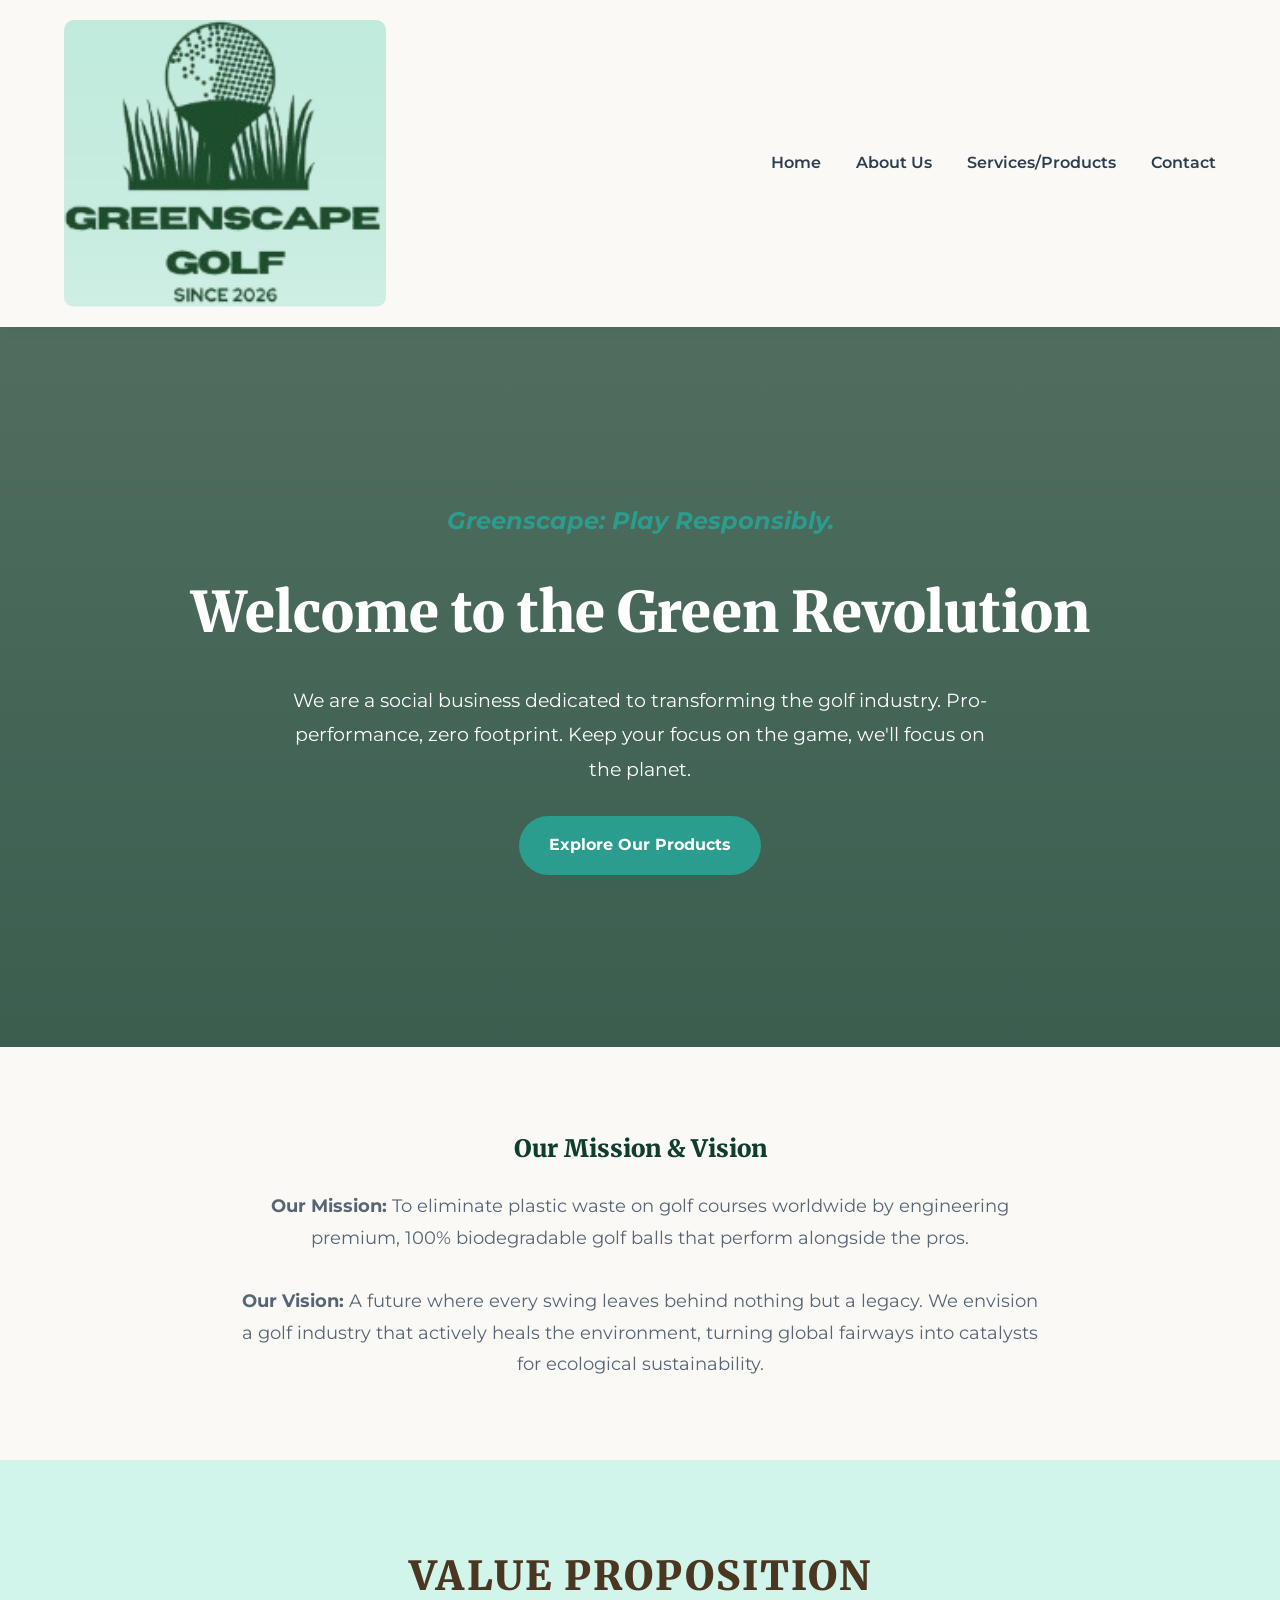
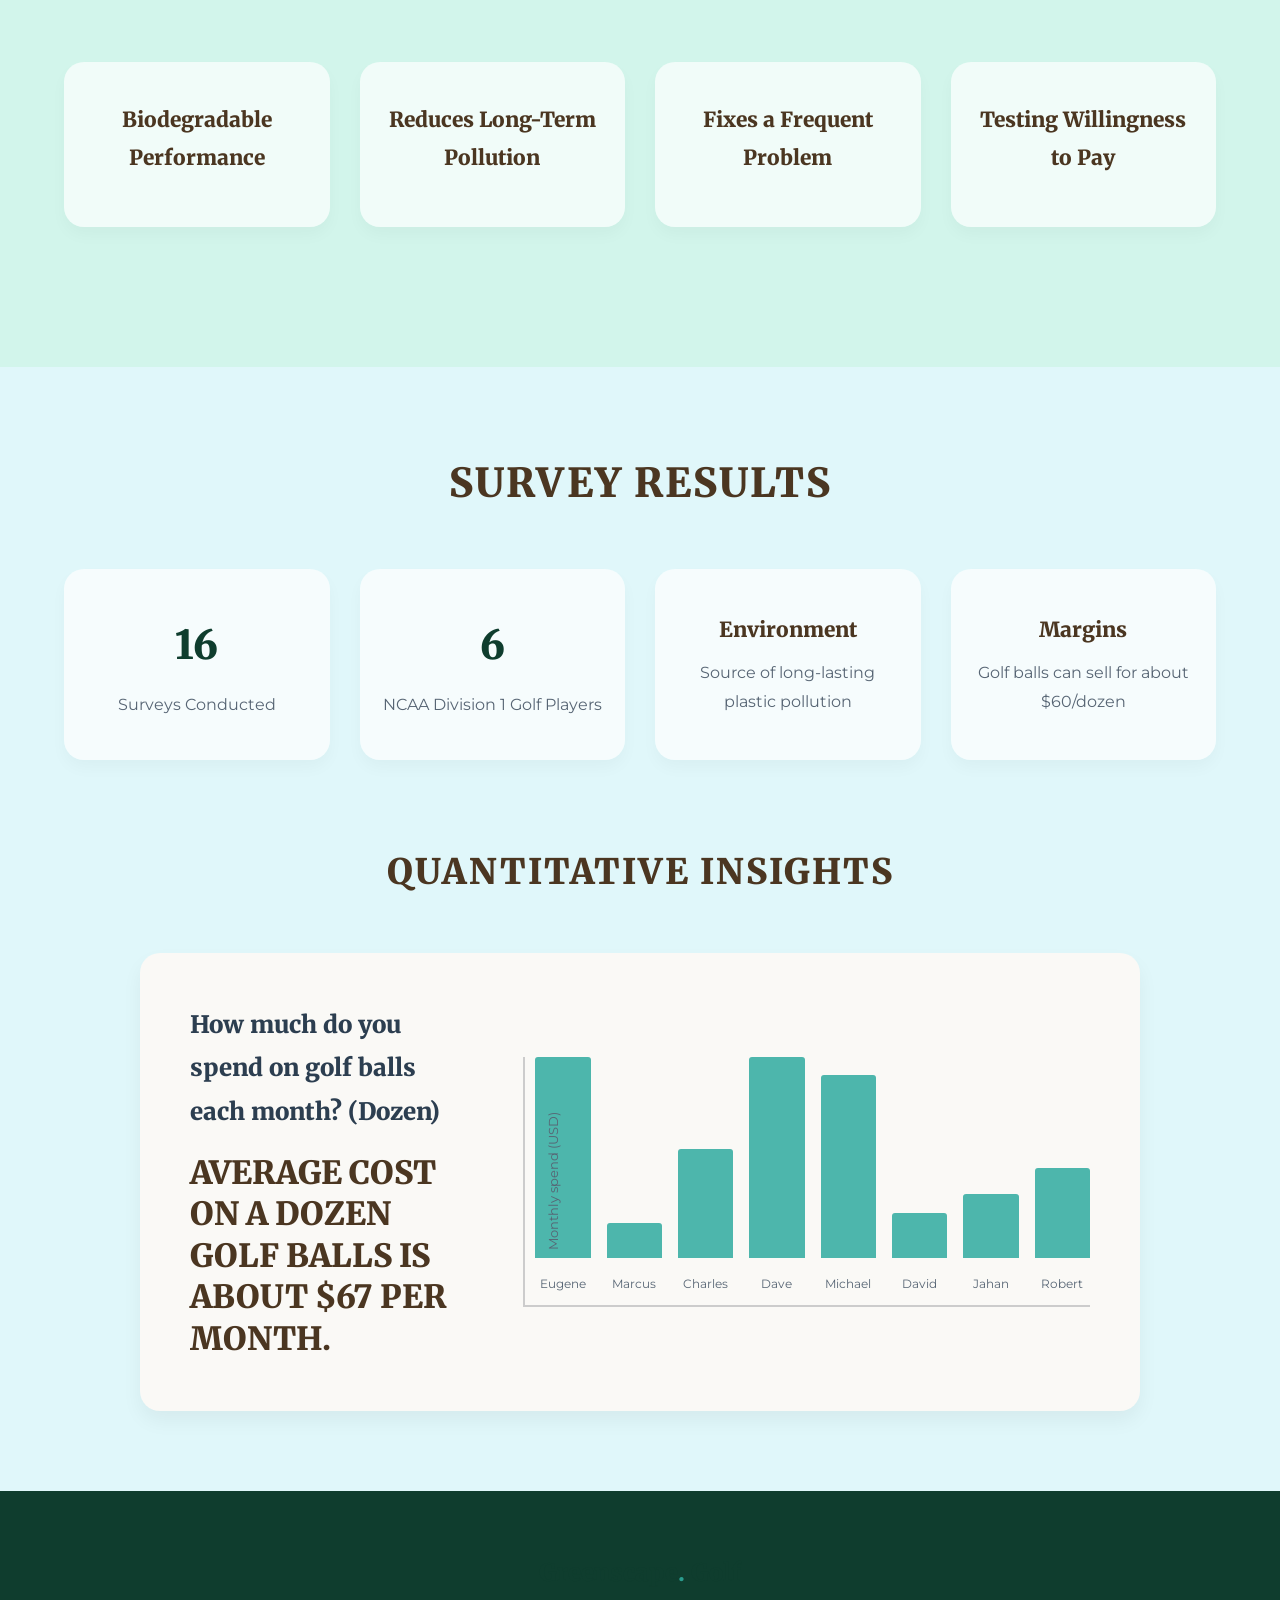
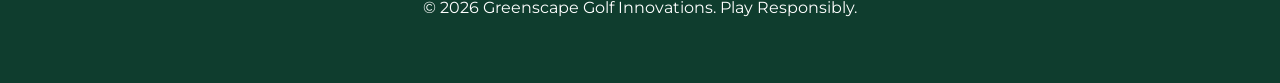
==== index.html @ 50602d33 "Replace logo text with image in header" ====
<!DOCTYPE html>
<html lang="en">
<head>
    <meta charset="UTF-8">
    <meta name="viewport" content="width=device-width, initial-scale=1.0">
    <title>Home | Greenscape Golf</title>
    <link href="https://fonts.googleapis.com/css2?family=Merriweather:wght@700;900&family=Montserrat:wght@400;600;700&display=swap" rel="stylesheet">
    <link rel="stylesheet" href="style.css">
    <style>
        .hero { background: linear-gradient(rgba(15, 61, 46, 0.7), rgba(15, 61, 46, 0.8)), url('https://images.unsplash.com/photo-1587174486073-ae5e5cff23aa?auto=format&fit=crop&w=2000&q=80') center/cover; height: 80vh; display: flex; align-items: center; justify-content: center; text-align: center; color: white; }
        .hero h1 { color: white; font-size: 3.5rem; margin-bottom: 20px; }
        .hero p { font-size: 1.2rem; max-width: 700px; margin: 0 auto 30px auto; }
        .hero-catchphrase { font-size: 1.5rem; font-style: italic; color: var(--accent-green); font-weight: 700; margin-bottom: 20px; display: block;}
        
        .mission-vision { background: var(--recycled-white); padding: 80px 10%; text-align: center; }
        
        /* --- INFOGRAPHICS / DATA SECTIONS --- */
        .data-section { padding: 80px 5%; text-align: center; background-color: #D2F5EB; }
        .data-section.alt-bg { background-color: #E0F7FA; }
        .data-section h2 { color: #4B3621; font-size: 2.5rem; text-transform: uppercase; letter-spacing: 2px; margin-bottom: 50px; }
        
        .info-grid { display: grid; grid-template-columns: repeat(auto-fit, minmax(250px, 1fr)); gap: 30px; max-width: 1200px; margin: 0 auto 60px auto; }
        .info-card { background: rgba(255, 255, 255, 0.7); border-radius: 20px; padding: 40px 20px; box-shadow: 0 8px 16px rgba(0,0,0,0.03); display: flex; flex-direction: column; align-items: center; justify-content: center; text-align: center; }
        .info-card h3 { color: #4B3621; font-size: 1.3rem; margin-bottom: 10px; }
        .info-card .stat { font-size: 2.5rem; font-weight: 900; color: var(--primary-green); margin-bottom: 10px; font-family: 'Merriweather', serif; }
        .info-card p { color: var(--text-muted); font-size: 1rem; margin: 0; }

        /* Quantitative Chart Section */
        .chart-container { background-color: var(--recycled-white); border-radius: 20px; padding: 50px; max-width: 1000px; margin: 0 auto; display: grid; grid-template-columns: 1fr 2fr; gap: 50px; align-items: center; box-shadow: 0 10px 20px rgba(0,0,0,0.05); text-align: left; }
        .chart-text-block h3 { font-size: 1.5rem; color: var(--text-dark); margin-bottom: 20px; }
        .chart-highlight { font-size: 2rem; font-family: 'Merriweather', serif; font-weight: 900; color: #4B3621; line-height: 1.3; text-transform: uppercase; }
        
        /* CSS Bar Chart */
        .css-chart { display: flex; align-items: flex-end; justify-content: space-between; height: 250px; border-bottom: 2px solid #ccc; border-left: 2px solid #ccc; padding-bottom: 10px; padding-left: 10px; position: relative; }
        .y-axis-label { position: absolute; left: -40px; top: 50%; transform: translateY(-50%) rotate(-90deg); font-size: 0.8rem; color: var(--text-muted); white-space: nowrap; }
        .bar-group { display: flex; flex-direction: column; align-items: center; justify-content: flex-end; height: 100%; width: 10%; }
        .bar { width: 100%; background-color: #4DB6AC; border-radius: 3px 3px 0 0; transition: height 0.5s ease; }
        .bar-group:hover .bar { background-color: var(--accent-green); }
        .x-label { margin-top: 15px; font-size: 0.75rem; color: var(--text-muted); text-align: center; }

        @media (max-width: 1024px) {
            .chart-container { grid-template-columns: 1fr; text-align: center; }
            .css-chart { margin-top: 30px; }
            .y-axis-label { left: -10px; top: -20px; transform: none; }
        }
    </style>
</head>
<body>
    <header>
        <div class="logo">
            <img src="Logo.jpg" alt="Greenscape Golf Official Logo">
        </div>
        <nav>
            <ul>
                <li><a href="index.html">Home</a></li>
                <li><a href="about.html">About Us</a></li>
                <li><a href="services.html">Services/Products</a></li>
                <li><a href="contact.html">Contact</a></li>
            </ul>
        </nav>
    </header>

    <div class="hero">
        <div>
            <span class="hero-catchphrase">Greenscape: Play Responsibly.</span>
            <h1>Welcome to the Green Revolution</h1>
            <p>We are a social business dedicated to transforming the golf industry. Pro-performance, zero footprint. Keep your focus on the game, we'll focus on the planet.</p>
            <a href="services.html" class="btn">Explore Our Products</a>
        </div>
    </div>

    <div class="mission-vision">
        <h2>Our Mission & Vision</h2>
        <p style="max-width: 800px; margin: 20px auto 0 auto; font-size: 1.1rem; color: var(--text-muted);">
            <strong>Our Mission:</strong> To eliminate plastic waste on golf courses worldwide by engineering premium, 100% biodegradable golf balls that perform alongside the pros.<br><br>
            <strong>Our Vision:</strong> A future where every swing leaves behind nothing but a legacy. We envision a golf industry that actively heals the environment, turning global fairways into catalysts for ecological sustainability.
        </p>
    </div>

    <div class="data-section">
        <h2>Value Proposition</h2>
        <div class="info-grid">
            <div class="info-card">
                <h3>Biodegradable Performance</h3>
            </div>
            <div class="info-card">
                <h3>Reduces Long-Term Pollution</h3>
            </div>
            <div class="info-card">
                <h3>Fixes a Frequent Problem</h3>
            </div>
            <div class="info-card">
                <h3>Testing Willingness to Pay</h3>
            </div>
        </div>
    </div>

    <div class="data-section alt-bg">
        <h2>Survey Results</h2>
        <div class="info-grid">
            <div class="info-card">
                <div class="stat">16</div>
                <p>Surveys Conducted</p>
            </div>
            <div class="info-card">
                <div class="stat">6</div>
                <p>NCAA Division 1 Golf Players</p>
            </div>
            <div class="info-card">
                <h3>Environment</h3>
                <p>Source of long-lasting plastic pollution</p>
            </div>
            <div class="info-card">
                <h3>Margins</h3>
                <p>Golf balls can sell for about $60/dozen</p>
            </div>
        </div>

        <h2 style="margin-top: 80px; font-size: 2.2rem;">Quantitative Insights</h2>
        <div class="chart-container">
            <div class="chart-text-block">
                <h3>How much do you spend on golf balls each month? (Dozen)</h3>
                <div class="chart-highlight">Average cost on a dozen golf balls is about $67 per month.</div>
            </div>
            
            <div class="css-chart">
                <span class="y-axis-label">Monthly spend (USD)</span>
                <div class="bar-group"><div class="bar" style="height: 92%;"></div><div class="x-label">Eugene</div></div>
                <div class="bar-group"><div class="bar" style="height: 15%;"></div><div class="x-label">Marcus</div></div>
                <div class="bar-group"><div class="bar" style="height: 46%;"></div><div class="x-label">Charles</div></div>
                <div class="bar-group"><div class="bar" style="height: 100%;"></div><div class="x-label">Dave</div></div>
                <div class="bar-group"><div class="bar" style="height: 77%;"></div><div class="x-label">Michael</div></div>
                <div class="bar-group"><div class="bar" style="height: 19%;"></div><div class="x-label">David</div></div>
                <div class="bar-group"><div class="bar" style="height: 27%;"></div><div class="x-label">Jahan</div></div>
                <div class="bar-group"><div class="bar" style="height: 38%;"></div><div class="x-label">Robert</div></div>
            </div>
        </div>
    </div>

    <footer>
        <h2>Greenscape<span class="logo-accent">.</span> Golf</h2>
        <p>&copy; 2026 Greenscape Golf Innovations. Play Responsibly.</p>
    </footer>
</body>
</html>
---- style.css ----
/* --- GLOBAL CSS (style.css) --- */
:root {
    --primary-green: #0F3D2E;
    --accent-green: #2A9D8F;
    --hover-green: #21867A;
    --earth-sand: #E9E1D3;
    --recycled-white: #FAF9F6;
    --text-dark: #2C3E50;
    --text-muted: #576574;
    --text-light: #FFFFFF;
    --transition-smooth: all 0.4s cubic-bezier(0.165, 0.84, 0.44, 1);
}

* { margin: 0; padding: 0; box-sizing: border-box; }
body { background-color: var(--earth-sand); color: var(--text-dark); font-family: 'Montserrat', sans-serif; line-height: 1.8; }
h1, h2, h3, h4 { font-family: 'Merriweather', serif; color: var(--primary-green); font-weight: 900; }
a { text-decoration: none; color: inherit; transition: var(--transition-smooth); }
ul { list-style: none; }
img { max-width: 100%; height: auto; display: block; border-radius: 10px; }

/* Navigation */
header { background-color: rgba(250, 249, 246, 0.98); padding: 20px 5%; display: flex; justify-content: space-between; align-items: center; box-shadow: 0 2px 15px rgba(0,0,0,0.05); position: sticky; top: 0; z-index: 1000; }
.logo { font-size: 1.5rem; font-weight: 900; color: var(--primary-green); }
.logo-accent { color: var(--accent-green); }
nav ul { display: flex; gap: 35px; }
nav a { font-weight: 600; color: var(--text-dark); position: relative; }
nav a:hover { color: var(--accent-green); }

/* Buttons & Layout */
.btn { display: inline-block; background-color: var(--accent-green); color: var(--text-light); padding: 15px 30px; font-weight: 700; border-radius: 50px; border: none; cursor: pointer; }
.btn:hover { background-color: var(--hover-green); transform: translateY(-2px); }
.page-container { padding: 80px 10%; min-height: 70vh; }
.grid-2 { display: grid; grid-template-columns: 1fr 1fr; gap: 60px; align-items: center; }

/* Footer */
footer { background-color: var(--primary-green); color: var(--text-light); padding: 60px 10%; text-align: center; margin-top: auto; }
footer a:hover { color: var(--accent-green); }
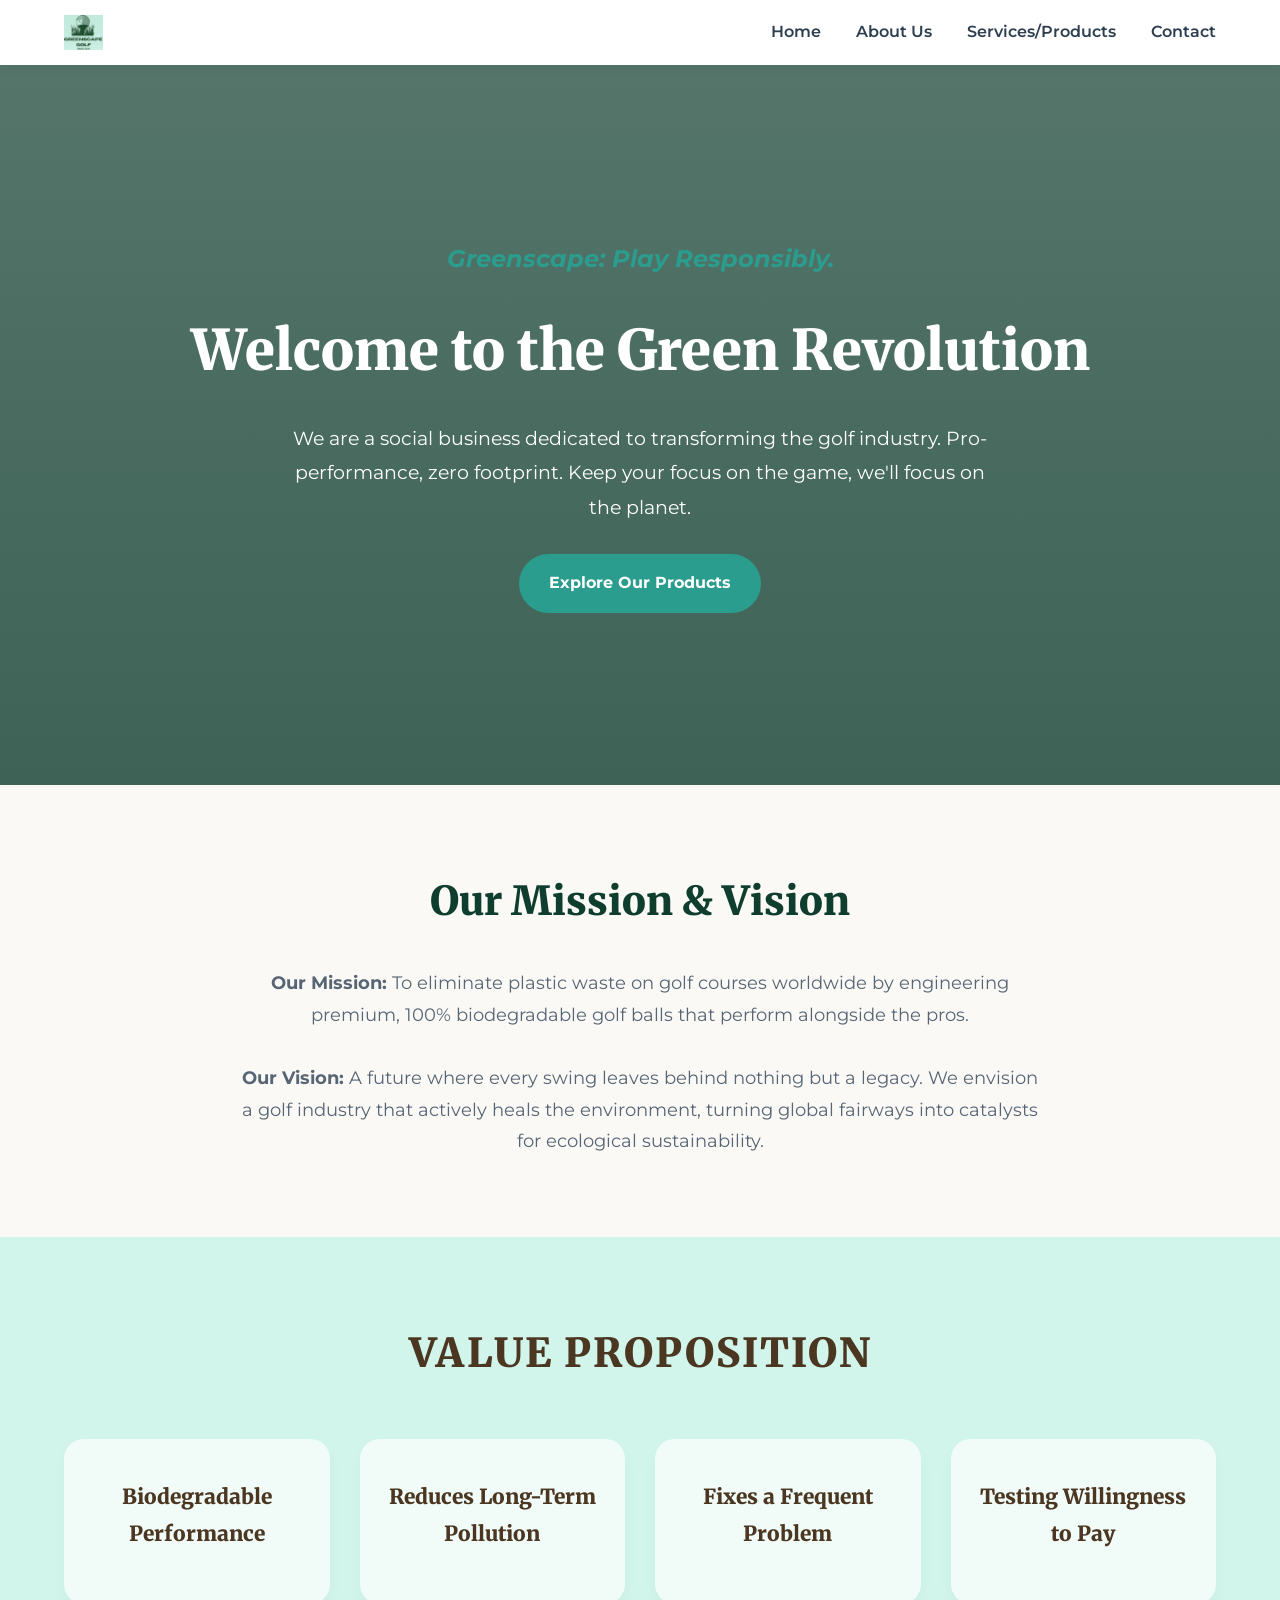
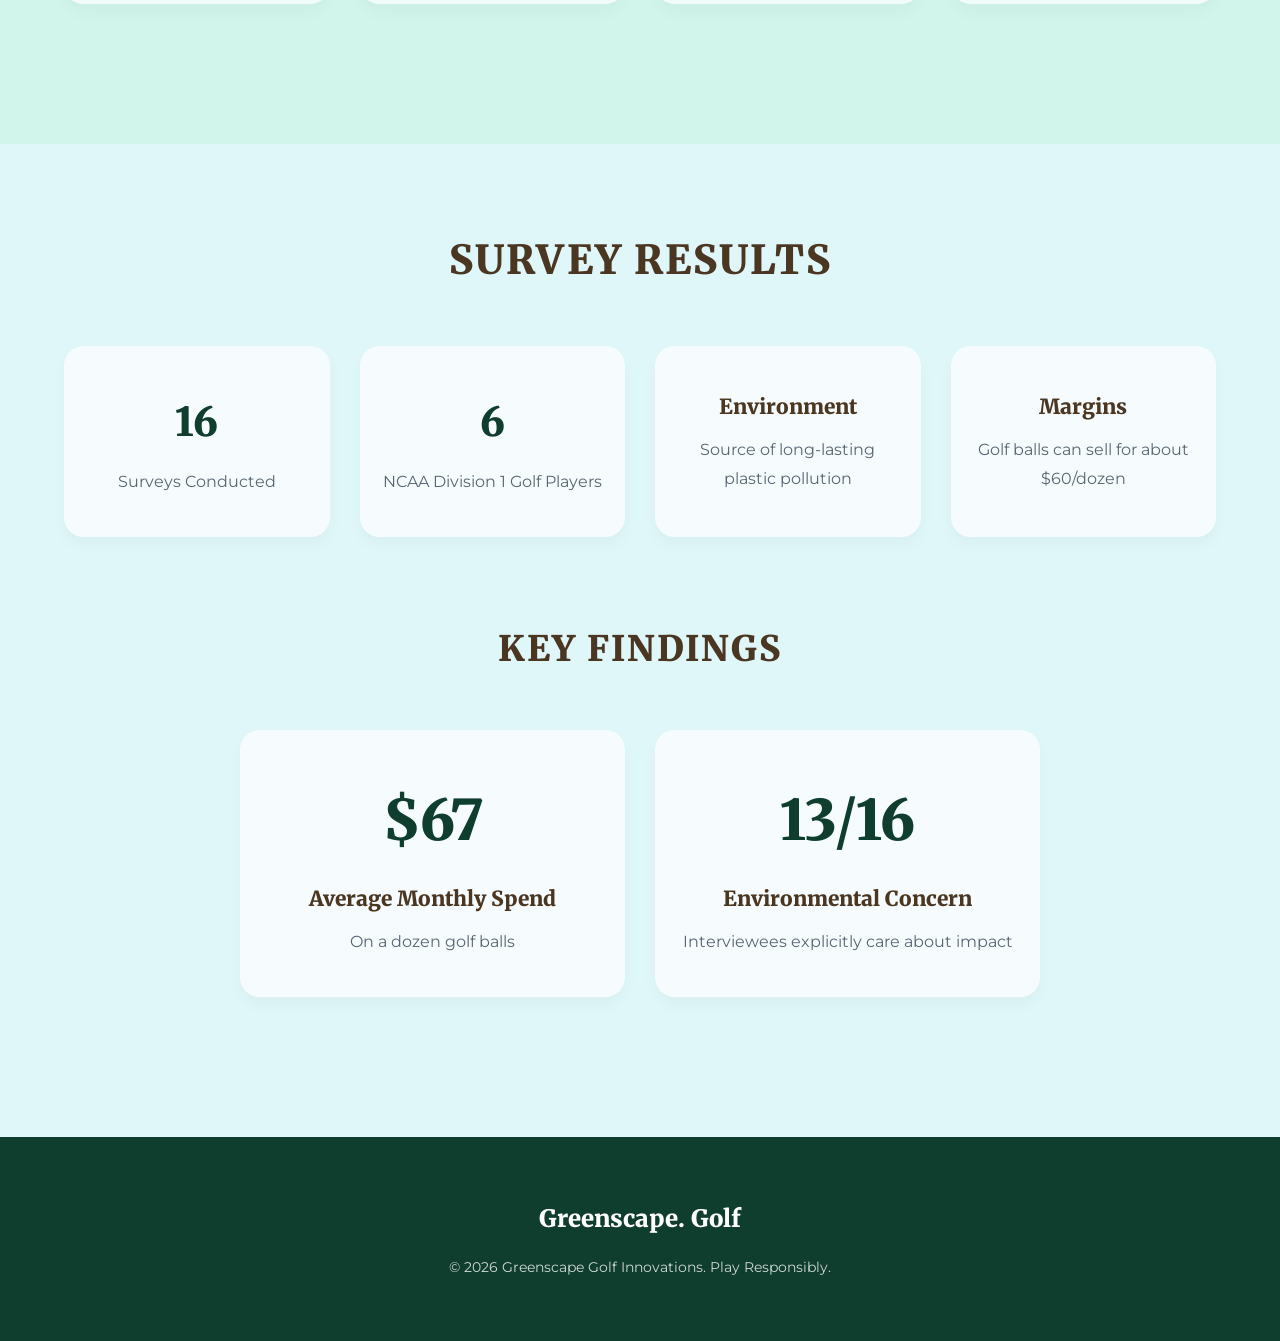
==== commit 79e1df7f: "Refactor mission-vision section and remove chart styles Removed the quantitative chart section and u" ====
--- a/index.html
+++ b/index.html
@@ -13,6 +13,7 @@
         .hero-catchphrase { font-size: 1.5rem; font-style: italic; color: var(--accent-green); font-weight: 700; margin-bottom: 20px; display: block;}
         
         .mission-vision { background: var(--recycled-white); padding: 80px 10%; text-align: center; }
+        .mission-vision h2 { margin-bottom: 30px; font-size: 2.5rem;}
         
         /* --- INFOGRAPHICS / DATA SECTIONS --- */
         .data-section { padding: 80px 5%; text-align: center; background-color: #D2F5EB; }
@@ -24,25 +25,6 @@
         .info-card h3 { color: #4B3621; font-size: 1.3rem; margin-bottom: 10px; }
         .info-card .stat { font-size: 2.5rem; font-weight: 900; color: var(--primary-green); margin-bottom: 10px; font-family: 'Merriweather', serif; }
         .info-card p { color: var(--text-muted); font-size: 1rem; margin: 0; }
-
-        /* Quantitative Chart Section */
-        .chart-container { background-color: var(--recycled-white); border-radius: 20px; padding: 50px; max-width: 1000px; margin: 0 auto; display: grid; grid-template-columns: 1fr 2fr; gap: 50px; align-items: center; box-shadow: 0 10px 20px rgba(0,0,0,0.05); text-align: left; }
-        .chart-text-block h3 { font-size: 1.5rem; color: var(--text-dark); margin-bottom: 20px; }
-        .chart-highlight { font-size: 2rem; font-family: 'Merriweather', serif; font-weight: 900; color: #4B3621; line-height: 1.3; text-transform: uppercase; }
-        
-        /* CSS Bar Chart */
-        .css-chart { display: flex; align-items: flex-end; justify-content: space-between; height: 250px; border-bottom: 2px solid #ccc; border-left: 2px solid #ccc; padding-bottom: 10px; padding-left: 10px; position: relative; }
-        .y-axis-label { position: absolute; left: -40px; top: 50%; transform: translateY(-50%) rotate(-90deg); font-size: 0.8rem; color: var(--text-muted); white-space: nowrap; }
-        .bar-group { display: flex; flex-direction: column; align-items: center; justify-content: flex-end; height: 100%; width: 10%; }
-        .bar { width: 100%; background-color: #4DB6AC; border-radius: 3px 3px 0 0; transition: height 0.5s ease; }
-        .bar-group:hover .bar { background-color: var(--accent-green); }
-        .x-label { margin-top: 15px; font-size: 0.75rem; color: var(--text-muted); text-align: center; }
-
-        @media (max-width: 1024px) {
-            .chart-container { grid-template-columns: 1fr; text-align: center; }
-            .css-chart { margin-top: 30px; }
-            .y-axis-label { left: -10px; top: -20px; transform: none; }
-        }
     </style>
 </head>
 <body>
@@ -71,7 +53,7 @@
 
     <div class="mission-vision">
         <h2>Our Mission & Vision</h2>
-        <p style="max-width: 800px; margin: 20px auto 0 auto; font-size: 1.1rem; color: var(--text-muted);">
+        <p style="max-width: 800px; margin: 0 auto; font-size: 1.1rem; color: var(--text-muted);">
             <strong>Our Mission:</strong> To eliminate plastic waste on golf courses worldwide by engineering premium, 100% biodegradable golf balls that perform alongside the pros.<br><br>
             <strong>Our Vision:</strong> A future where every swing leaves behind nothing but a legacy. We envision a golf industry that actively heals the environment, turning global fairways into catalysts for ecological sustainability.
         </p>
@@ -116,23 +98,17 @@
             </div>
         </div>
 
-        <h2 style="margin-top: 80px; font-size: 2.2rem;">Quantitative Insights</h2>
-        <div class="chart-container">
-            <div class="chart-text-block">
-                <h3>How much do you spend on golf balls each month? (Dozen)</h3>
-                <div class="chart-highlight">Average cost on a dozen golf balls is about $67 per month.</div>
+        <h2 style="margin-top: 80px; font-size: 2.2rem;">Key Findings</h2>
+        <div class="info-grid" style="max-width: 800px;">
+            <div class="info-card">
+                <div class="stat" style="font-size: 3.5rem;">$67</div>
+                <h3>Average Monthly Spend</h3>
+                <p>On a dozen golf balls</p>
             </div>
-            
-            <div class="css-chart">
-                <span class="y-axis-label">Monthly spend (USD)</span>
-                <div class="bar-group"><div class="bar" style="height: 92%;"></div><div class="x-label">Eugene</div></div>
-                <div class="bar-group"><div class="bar" style="height: 15%;"></div><div class="x-label">Marcus</div></div>
-                <div class="bar-group"><div class="bar" style="height: 46%;"></div><div class="x-label">Charles</div></div>
-                <div class="bar-group"><div class="bar" style="height: 100%;"></div><div class="x-label">Dave</div></div>
-                <div class="bar-group"><div class="bar" style="height: 77%;"></div><div class="x-label">Michael</div></div>
-                <div class="bar-group"><div class="bar" style="height: 19%;"></div><div class="x-label">David</div></div>
-                <div class="bar-group"><div class="bar" style="height: 27%;"></div><div class="x-label">Jahan</div></div>
-                <div class="bar-group"><div class="bar" style="height: 38%;"></div><div class="x-label">Robert</div></div>
+            <div class="info-card">
+                <div class="stat" style="font-size: 3.5rem;">13/16</div>
+                <h3>Environmental Concern</h3>
+                <p>Interviewees explicitly care about impact</p>
             </div>
         </div>
     </div>
--- a/style.css
+++ b/style.css
@@ -11,27 +11,146 @@
     --transition-smooth: all 0.4s cubic-bezier(0.165, 0.84, 0.44, 1);
 }
 
-* { margin: 0; padding: 0; box-sizing: border-box; }
-body { background-color: var(--earth-sand); color: var(--text-dark); font-family: 'Montserrat', sans-serif; line-height: 1.8; }
-h1, h2, h3, h4 { font-family: 'Merriweather', serif; color: var(--primary-green); font-weight: 900; }
-a { text-decoration: none; color: inherit; transition: var(--transition-smooth); }
-ul { list-style: none; }
-img { max-width: 100%; height: auto; display: block; border-radius: 10px; }
+* { 
+    margin: 0; 
+    padding: 0; 
+    box-sizing: border-box; 
+}
 
-/* Navigation */
-header { background-color: rgba(250, 249, 246, 0.98); padding: 20px 5%; display: flex; justify-content: space-between; align-items: center; box-shadow: 0 2px 15px rgba(0,0,0,0.05); position: sticky; top: 0; z-index: 1000; }
-.logo { font-size: 1.5rem; font-weight: 900; color: var(--primary-green); }
-.logo-accent { color: var(--accent-green); }
-nav ul { display: flex; gap: 35px; }
-nav a { font-weight: 600; color: var(--text-dark); position: relative; }
-nav a:hover { color: var(--accent-green); }
+body { 
+    background-color: var(--recycled-white); 
+    color: var(--text-dark); 
+    font-family: 'Montserrat', sans-serif; 
+    line-height: 1.8; 
+}
 
-/* Buttons & Layout */
-.btn { display: inline-block; background-color: var(--accent-green); color: var(--text-light); padding: 15px 30px; font-weight: 700; border-radius: 50px; border: none; cursor: pointer; }
-.btn:hover { background-color: var(--hover-green); transform: translateY(-2px); }
-.page-container { padding: 80px 10%; min-height: 70vh; }
-.grid-2 { display: grid; grid-template-columns: 1fr 1fr; gap: 60px; align-items: center; }
+h1, h2, h3, h4 { 
+    font-family: 'Merriweather', serif; 
+    color: var(--primary-green); 
+    font-weight: 900; 
+}
 
-/* Footer */
-footer { background-color: var(--primary-green); color: var(--text-light); padding: 60px 10%; text-align: center; margin-top: auto; }
-footer a:hover { color: var(--accent-green); }
+a { 
+    text-decoration: none; 
+    color: inherit; 
+    transition: var(--transition-smooth); 
+}
+
+ul { 
+    list-style: none; 
+}
+
+img { 
+    max-width: 100%; 
+    height: auto; 
+    display: block; 
+}
+
+/* --- NAVIGATION --- */
+header { 
+    background-color: rgba(255, 255, 255, 0.98); 
+    padding: 15px 5%; 
+    display: flex; 
+    justify-content: space-between; 
+    align-items: center; 
+    box-shadow: 0 2px 15px rgba(0,0,0,0.05); 
+    position: sticky; 
+    top: 0; 
+    z-index: 1000; 
+}
+
+.logo { 
+    display: flex; 
+    align-items: center; 
+}
+
+.logo img { 
+    height: 35px; /* Sleeker size for the official logo */
+    width: auto; 
+    display: block; 
+    mix-blend-mode: multiply; /* Blends the white background of Logo.jpg with the header */
+}
+
+nav ul { 
+    display: flex; 
+    gap: 35px; 
+}
+
+nav a { 
+    font-weight: 600; 
+    color: var(--text-dark); 
+}
+
+nav a:hover { 
+    color: var(--accent-green); 
+}
+
+/* --- BUTTONS --- */
+.btn { 
+    display: inline-block; 
+    background-color: var(--accent-green); 
+    color: var(--text-light); 
+    padding: 15px 30px; 
+    font-weight: 700; 
+    border-radius: 50px; 
+    border: none; 
+    cursor: pointer; 
+    transition: var(--transition-smooth); 
+}
+
+.btn:hover { 
+    background-color: var(--hover-green); 
+    transform: translateY(-3px); 
+    box-shadow: 0 10px 20px rgba(42, 157, 143, 0.2); 
+}
+
+/* --- LAYOUT UTILITIES --- */
+.page-container { 
+    padding: 80px 10%; 
+}
+
+.grid-2 { 
+    display: grid; 
+    grid-template-columns: 1fr 1fr; 
+    gap: 60px; 
+    align-items: center; 
+}
+
+/* --- FOOTER --- */
+footer { 
+    background-color: var(--primary-green); 
+    color: var(--text-light); 
+    text-align: center; 
+    padding: 60px 20px; 
+}
+
+footer h2 { 
+    color: var(--text-light); 
+    margin-bottom: 15px; 
+}
+
+footer p { 
+    opacity: 0.8; 
+    font-size: 0.9rem; 
+}
+
+/* --- MOBILE RESPONSIVENESS --- */
+@media (max-width: 768px) {
+    header { 
+        flex-direction: column; 
+        gap: 20px; 
+    }
+    
+    nav ul { 
+        gap: 15px; 
+    }
+    
+    .grid-2 { 
+        grid-template-columns: 1fr; 
+        text-align: center; 
+    }
+    
+    .logo img {
+        height: 30px;
+    }
+}
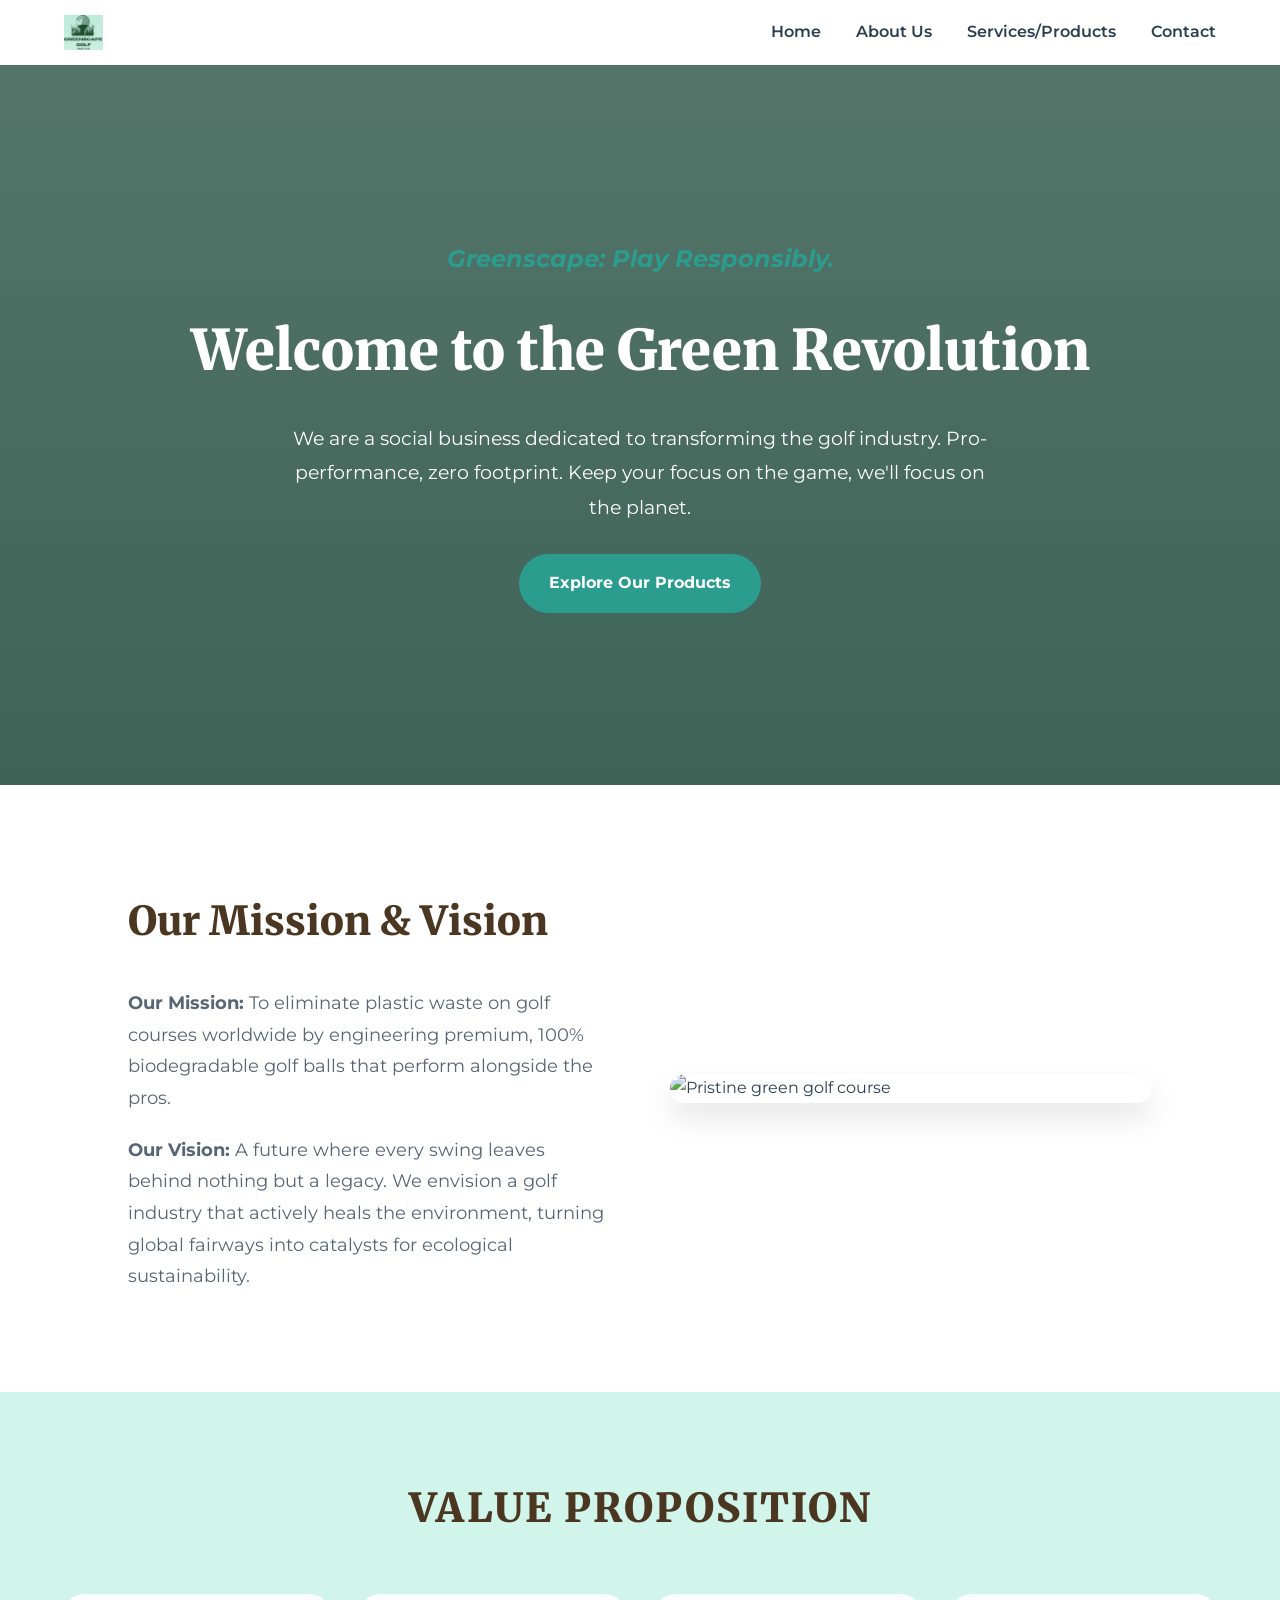
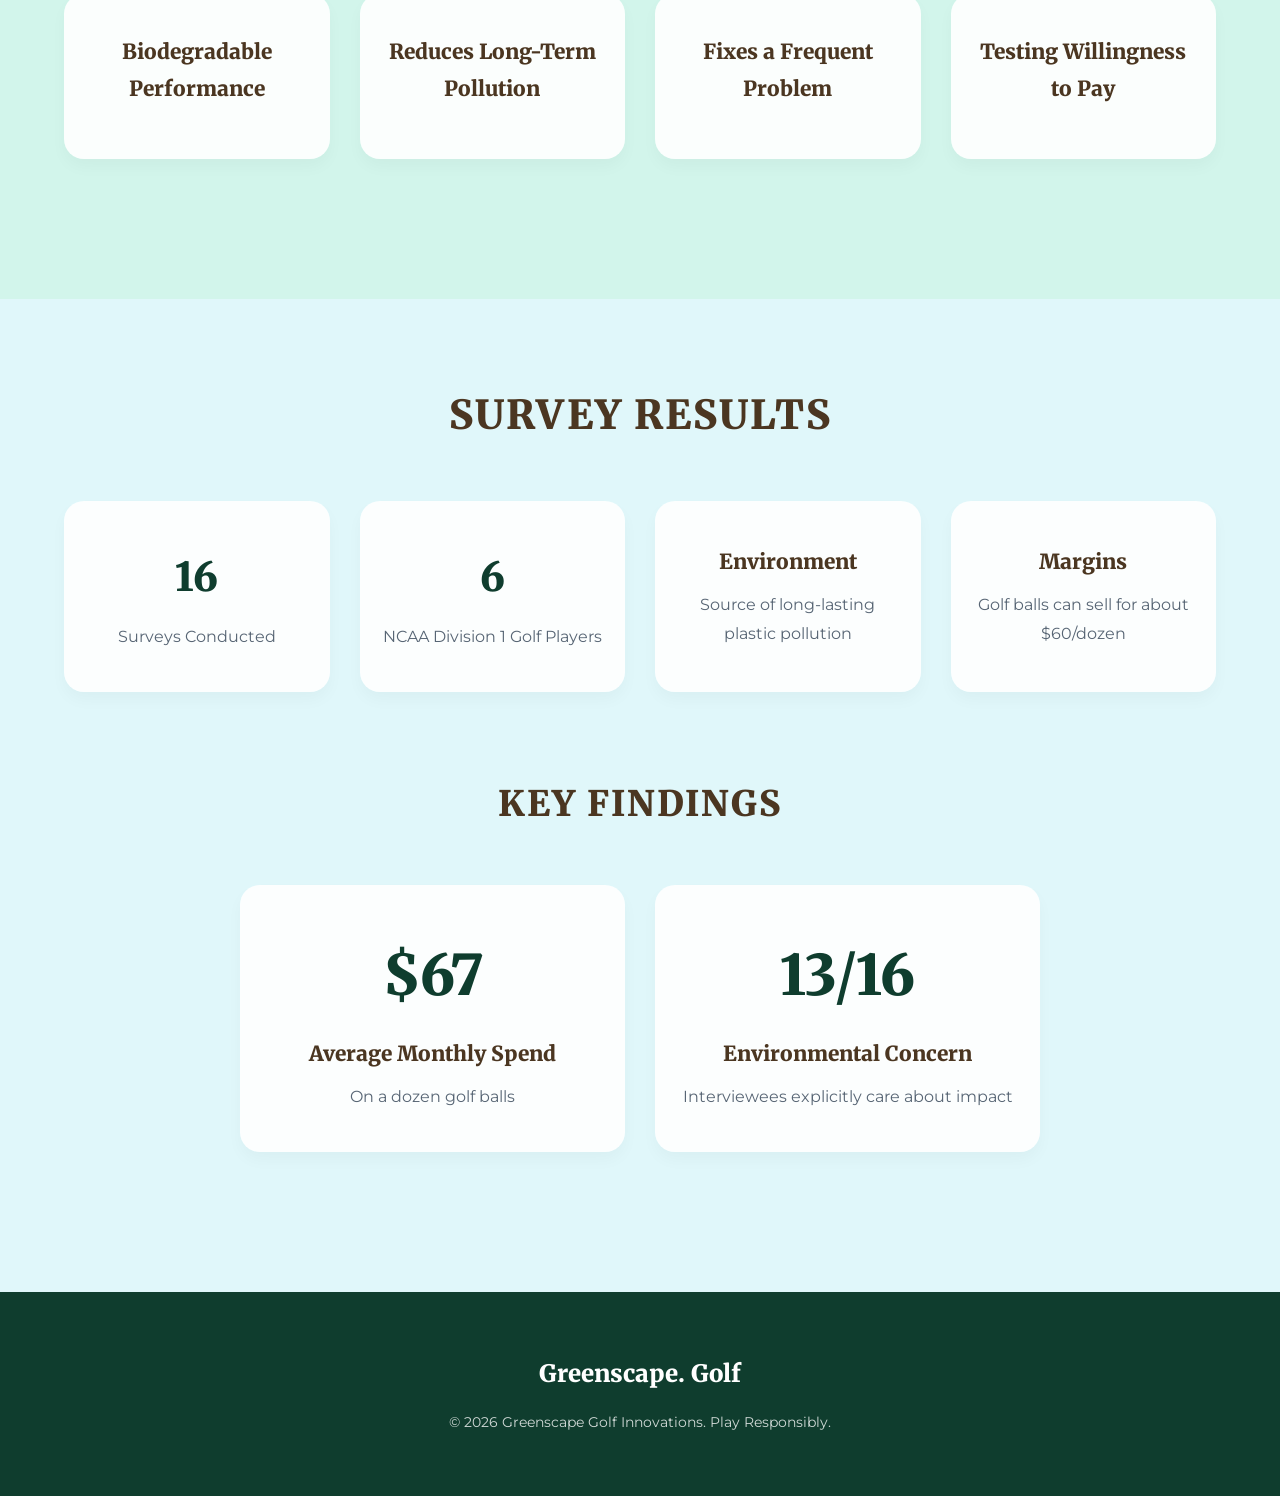
==== commit d60fe766: "Revamp mission and vision section in index.html Updated mission and vision section layout and styles" ====
--- a/index.html
+++ b/index.html
@@ -12,8 +12,8 @@
         .hero p { font-size: 1.2rem; max-width: 700px; margin: 0 auto 30px auto; }
         .hero-catchphrase { font-size: 1.5rem; font-style: italic; color: var(--accent-green); font-weight: 700; margin-bottom: 20px; display: block;}
         
-        .mission-vision { background: var(--recycled-white); padding: 80px 10%; text-align: center; }
-        .mission-vision h2 { margin-bottom: 30px; font-size: 2.5rem;}
+        .mission-vision { padding: 100px 10%; background-color: white; }
+        .mission-vision h2 { margin-bottom: 30px; font-size: 2.5rem; color: #4B3621;}
         
         /* --- INFOGRAPHICS / DATA SECTIONS --- */
         .data-section { padding: 80px 5%; text-align: center; background-color: #D2F5EB; }
@@ -21,7 +21,8 @@
         .data-section h2 { color: #4B3621; font-size: 2.5rem; text-transform: uppercase; letter-spacing: 2px; margin-bottom: 50px; }
         
         .info-grid { display: grid; grid-template-columns: repeat(auto-fit, minmax(250px, 1fr)); gap: 30px; max-width: 1200px; margin: 0 auto 60px auto; }
-        .info-card { background: rgba(255, 255, 255, 0.7); border-radius: 20px; padding: 40px 20px; box-shadow: 0 8px 16px rgba(0,0,0,0.03); display: flex; flex-direction: column; align-items: center; justify-content: center; text-align: center; }
+        .info-card { background: rgba(255, 255, 255, 0.9); border-radius: 20px; padding: 40px 20px; box-shadow: 0 8px 16px rgba(0,0,0,0.03); display: flex; flex-direction: column; align-items: center; justify-content: center; text-align: center; transition: transform 0.3s;}
+        .info-card:hover { transform: translateY(-5px); box-shadow: 0 12px 24px rgba(0,0,0,0.06); }
         .info-card h3 { color: #4B3621; font-size: 1.3rem; margin-bottom: 10px; }
         .info-card .stat { font-size: 2.5rem; font-weight: 900; color: var(--primary-green); margin-bottom: 10px; font-family: 'Merriweather', serif; }
         .info-card p { color: var(--text-muted); font-size: 1rem; margin: 0; }
@@ -52,11 +53,20 @@
     </div>
 
     <div class="mission-vision">
-        <h2>Our Mission & Vision</h2>
-        <p style="max-width: 800px; margin: 0 auto; font-size: 1.1rem; color: var(--text-muted);">
-            <strong>Our Mission:</strong> To eliminate plastic waste on golf courses worldwide by engineering premium, 100% biodegradable golf balls that perform alongside the pros.<br><br>
-            <strong>Our Vision:</strong> A future where every swing leaves behind nothing but a legacy. We envision a golf industry that actively heals the environment, turning global fairways into catalysts for ecological sustainability.
-        </p>
+        <div class="grid-2">
+            <div>
+                <h2>Our Mission & Vision</h2>
+                <p style="font-size: 1.1rem; color: var(--text-muted); margin-bottom: 20px;">
+                    <strong>Our Mission:</strong> To eliminate plastic waste on golf courses worldwide by engineering premium, 100% biodegradable golf balls that perform alongside the pros.
+                </p>
+                <p style="font-size: 1.1rem; color: var(--text-muted);">
+                    <strong>Our Vision:</strong> A future where every swing leaves behind nothing but a legacy. We envision a golf industry that actively heals the environment, turning global fairways into catalysts for ecological sustainability.
+                </p>
+            </div>
+            <div>
+                <img src="https://images.unsplash.com/photo-1535136123863-7a9172bfdbce?auto=format&fit=crop&w=1000&q=80" alt="Pristine green golf course" class="rounded-image">
+            </div>
+        </div>
     </div>
 
     <div class="data-section">
--- a/style.css
+++ b/style.css
@@ -11,11 +11,7 @@
     --transition-smooth: all 0.4s cubic-bezier(0.165, 0.84, 0.44, 1);
 }
 
-* { 
-    margin: 0; 
-    padding: 0; 
-    box-sizing: border-box; 
-}
+* { margin: 0; padding: 0; box-sizing: border-box; }
 
 body { 
     background-color: var(--recycled-white); 
@@ -30,20 +26,24 @@
     font-weight: 900; 
 }
 
-a { 
-    text-decoration: none; 
-    color: inherit; 
-    transition: var(--transition-smooth); 
-}
+a { text-decoration: none; color: inherit; transition: var(--transition-smooth); }
+ul { list-style: none; }
 
-ul { 
-    list-style: none; 
-}
-
+/* Image Utilities */
 img { 
     max-width: 100%; 
     height: auto; 
     display: block; 
+}
+
+.rounded-image {
+    border-radius: 15px;
+    box-shadow: 0 15px 30px rgba(0,0,0,0.1);
+    transition: var(--transition-smooth);
+}
+
+.rounded-image:hover {
+    transform: scale(1.02);
 }
 
 /* --- NAVIGATION --- */
@@ -59,31 +59,17 @@
     z-index: 1000; 
 }
 
-.logo { 
-    display: flex; 
-    align-items: center; 
+.logo { display: flex; align-items: center; }
+.logo img { 
+    height: 35px; 
+    width: auto; 
+    display: block; 
+    mix-blend-mode: multiply; 
 }
 
-.logo img { 
-    height: 35px; /* Sleeker size for the official logo */
-    width: auto; 
-    display: block; 
-    mix-blend-mode: multiply; /* Blends the white background of Logo.jpg with the header */
-}
-
-nav ul { 
-    display: flex; 
-    gap: 35px; 
-}
-
-nav a { 
-    font-weight: 600; 
-    color: var(--text-dark); 
-}
-
-nav a:hover { 
-    color: var(--accent-green); 
-}
+nav ul { display: flex; gap: 35px; }
+nav a { font-weight: 600; color: var(--text-dark); }
+nav a:hover { color: var(--accent-green); }
 
 /* --- BUTTONS --- */
 .btn { 
@@ -105,9 +91,7 @@
 }
 
 /* --- LAYOUT UTILITIES --- */
-.page-container { 
-    padding: 80px 10%; 
-}
+.page-container { padding: 80px 10%; }
 
 .grid-2 { 
     display: grid; 
@@ -124,33 +108,16 @@
     padding: 60px 20px; 
 }
 
-footer h2 { 
-    color: var(--text-light); 
-    margin-bottom: 15px; 
+footer h2 { color: var(--text-light); margin-bottom: 15px; }
+footer p { opacity: 0.8; font-size: 0.9rem; }
+
+/* --- MOBILE RESPONSIVENESS --- */
+@media (max-width: 900px) {
+    .grid-2 { grid-template-columns: 1fr; text-align: center; }
 }
 
-footer p { 
-    opacity: 0.8; 
-    font-size: 0.9rem; 
+@media (max-width: 768px) {
+    header { flex-direction: column; gap: 20px; }
+    nav ul { gap: 15px; flex-wrap: wrap; justify-content: center; }
+    .logo img { height: 30px; }
 }
-
-/* --- MOBILE RESPONSIVENESS --- */
-@media (max-width: 768px) {
-    header { 
-        flex-direction: column; 
-        gap: 20px; 
-    }
-    
-    nav ul { 
-        gap: 15px; 
-    }
-    
-    .grid-2 { 
-        grid-template-columns: 1fr; 
-        text-align: center; 
-    }
-    
-    .logo img {
-        height: 30px;
-    }
-}
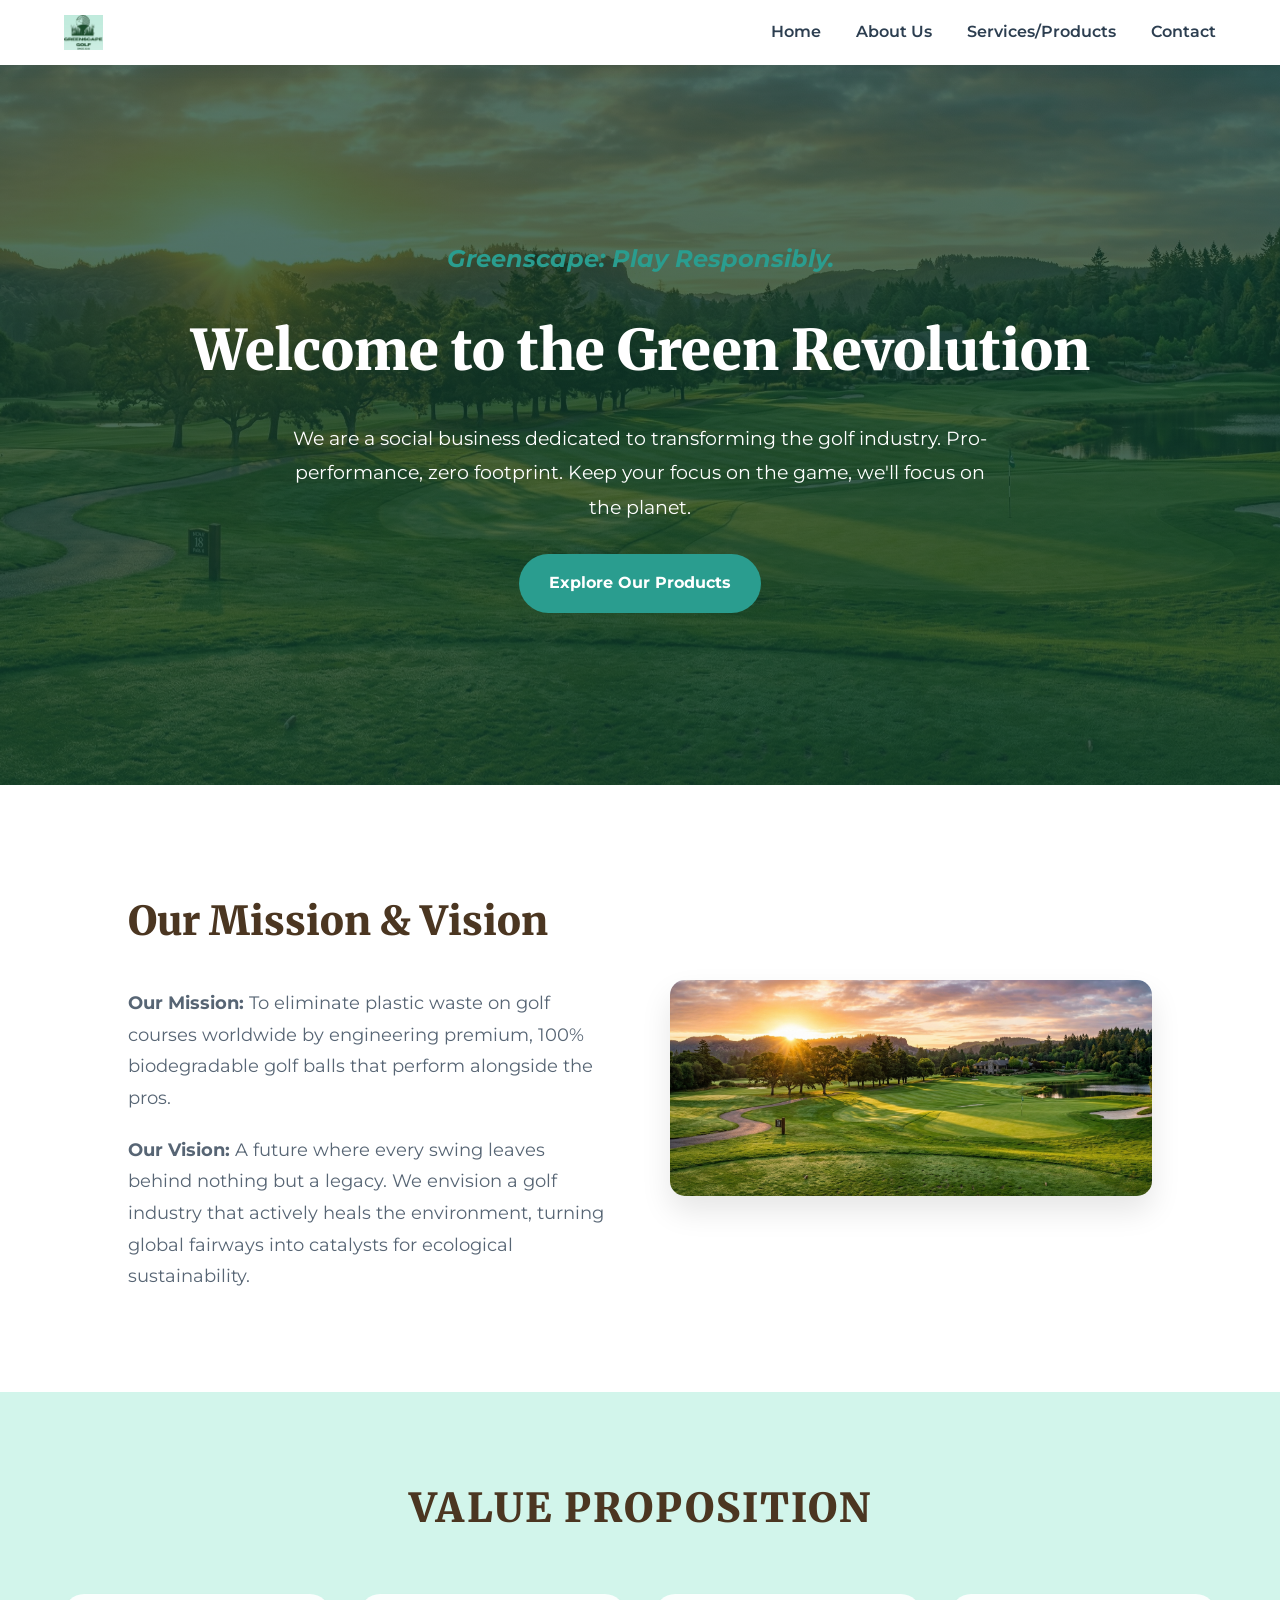
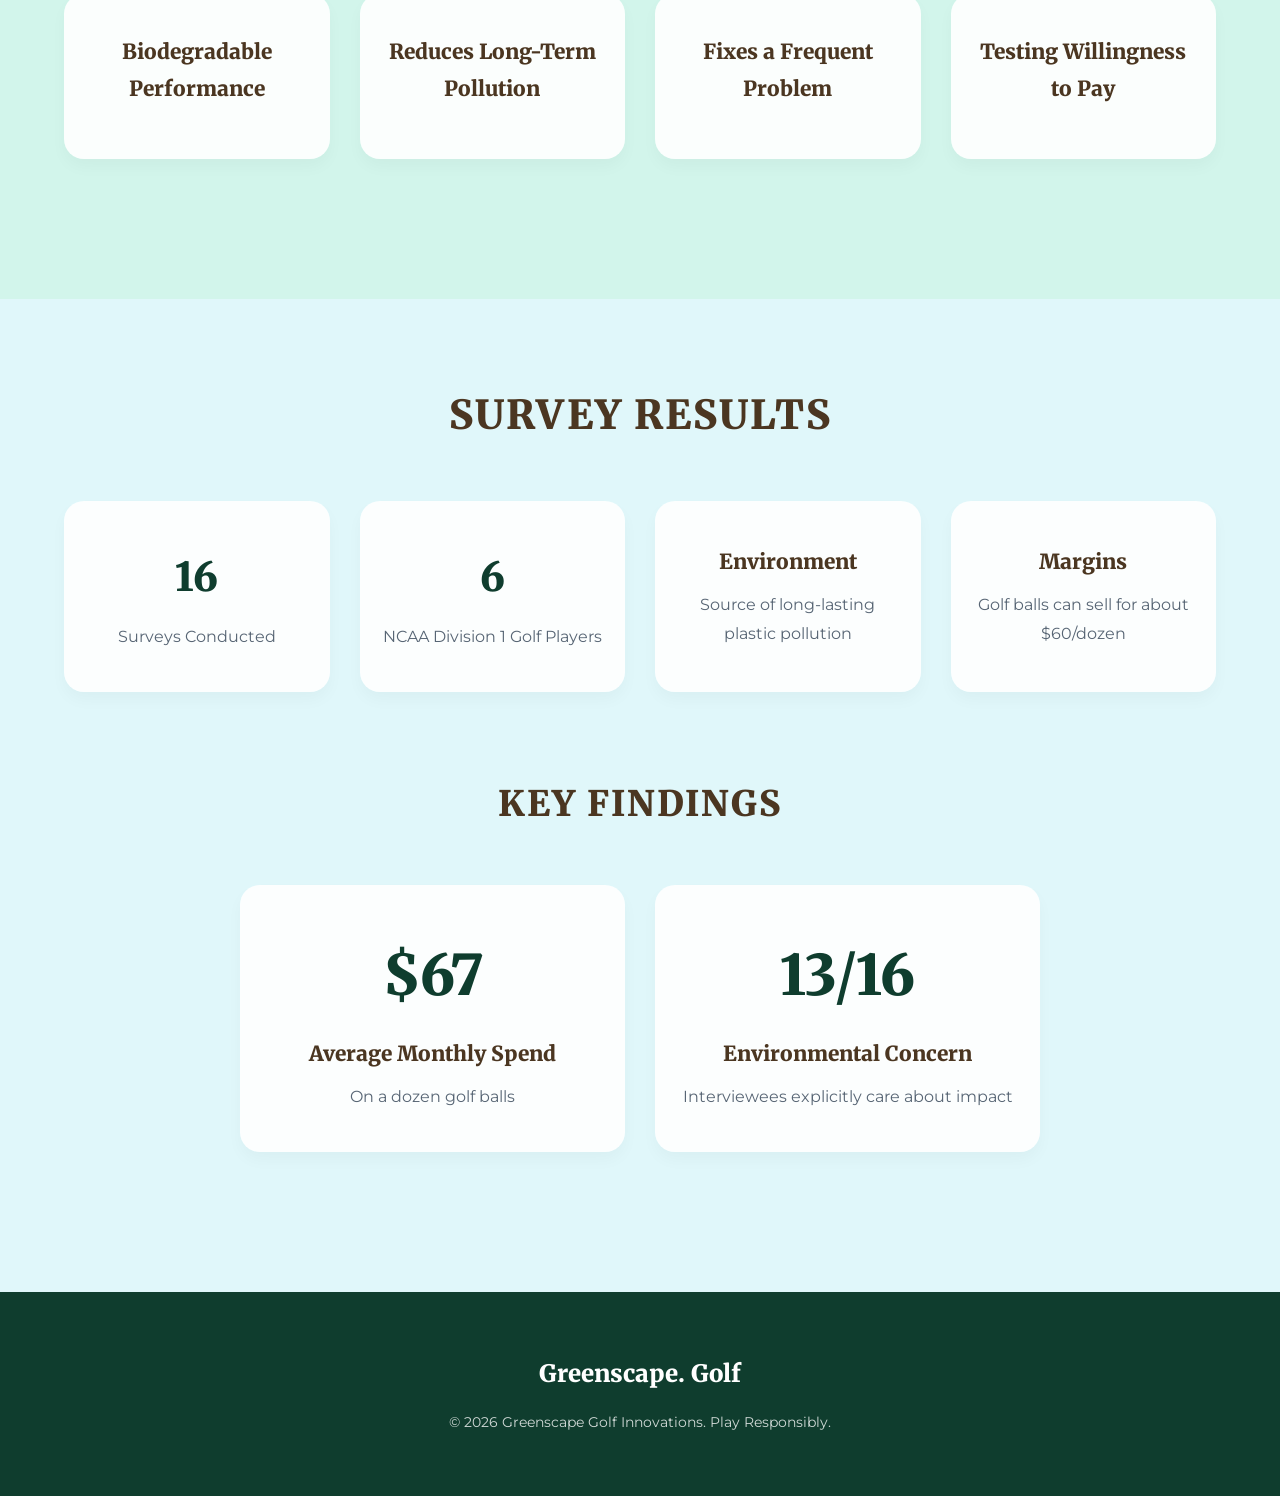
==== commit 7fdf19d1: "Update hero background image and footer image source" ====
--- a/index.html
+++ b/index.html
@@ -7,7 +7,7 @@
     <link href="https://fonts.googleapis.com/css2?family=Merriweather:wght@700;900&family=Montserrat:wght@400;600;700&display=swap" rel="stylesheet">
     <link rel="stylesheet" href="style.css">
     <style>
-        .hero { background: linear-gradient(rgba(15, 61, 46, 0.7), rgba(15, 61, 46, 0.8)), url('https://images.unsplash.com/photo-1587174486073-ae5e5cff23aa?auto=format&fit=crop&w=2000&q=80') center/cover; height: 80vh; display: flex; align-items: center; justify-content: center; text-align: center; color: white; }
+        .hero { background: linear-gradient(rgba(15, 61, 46, 0.7), rgba(15, 61, 46, 0.8)), url('Golf_Course.jpg') center/cover; height: 80vh; display: flex; align-items: center; justify-content: center; text-align: center; color: white; }
         .hero h1 { color: white; font-size: 3.5rem; margin-bottom: 20px; }
         .hero p { font-size: 1.2rem; max-width: 700px; margin: 0 auto 30px auto; }
         .hero-catchphrase { font-size: 1.5rem; font-style: italic; color: var(--accent-green); font-weight: 700; margin-bottom: 20px; display: block;}
@@ -64,7 +64,7 @@
                 </p>
             </div>
             <div>
-                <img src="https://images.unsplash.com/photo-1535136123863-7a9172bfdbce?auto=format&fit=crop&w=1000&q=80" alt="Pristine green golf course" class="rounded-image">
+                <img src="Golf_Course.jpg" alt="Pristine green golf course" class="rounded-image">
             </div>
         </div>
     </div>
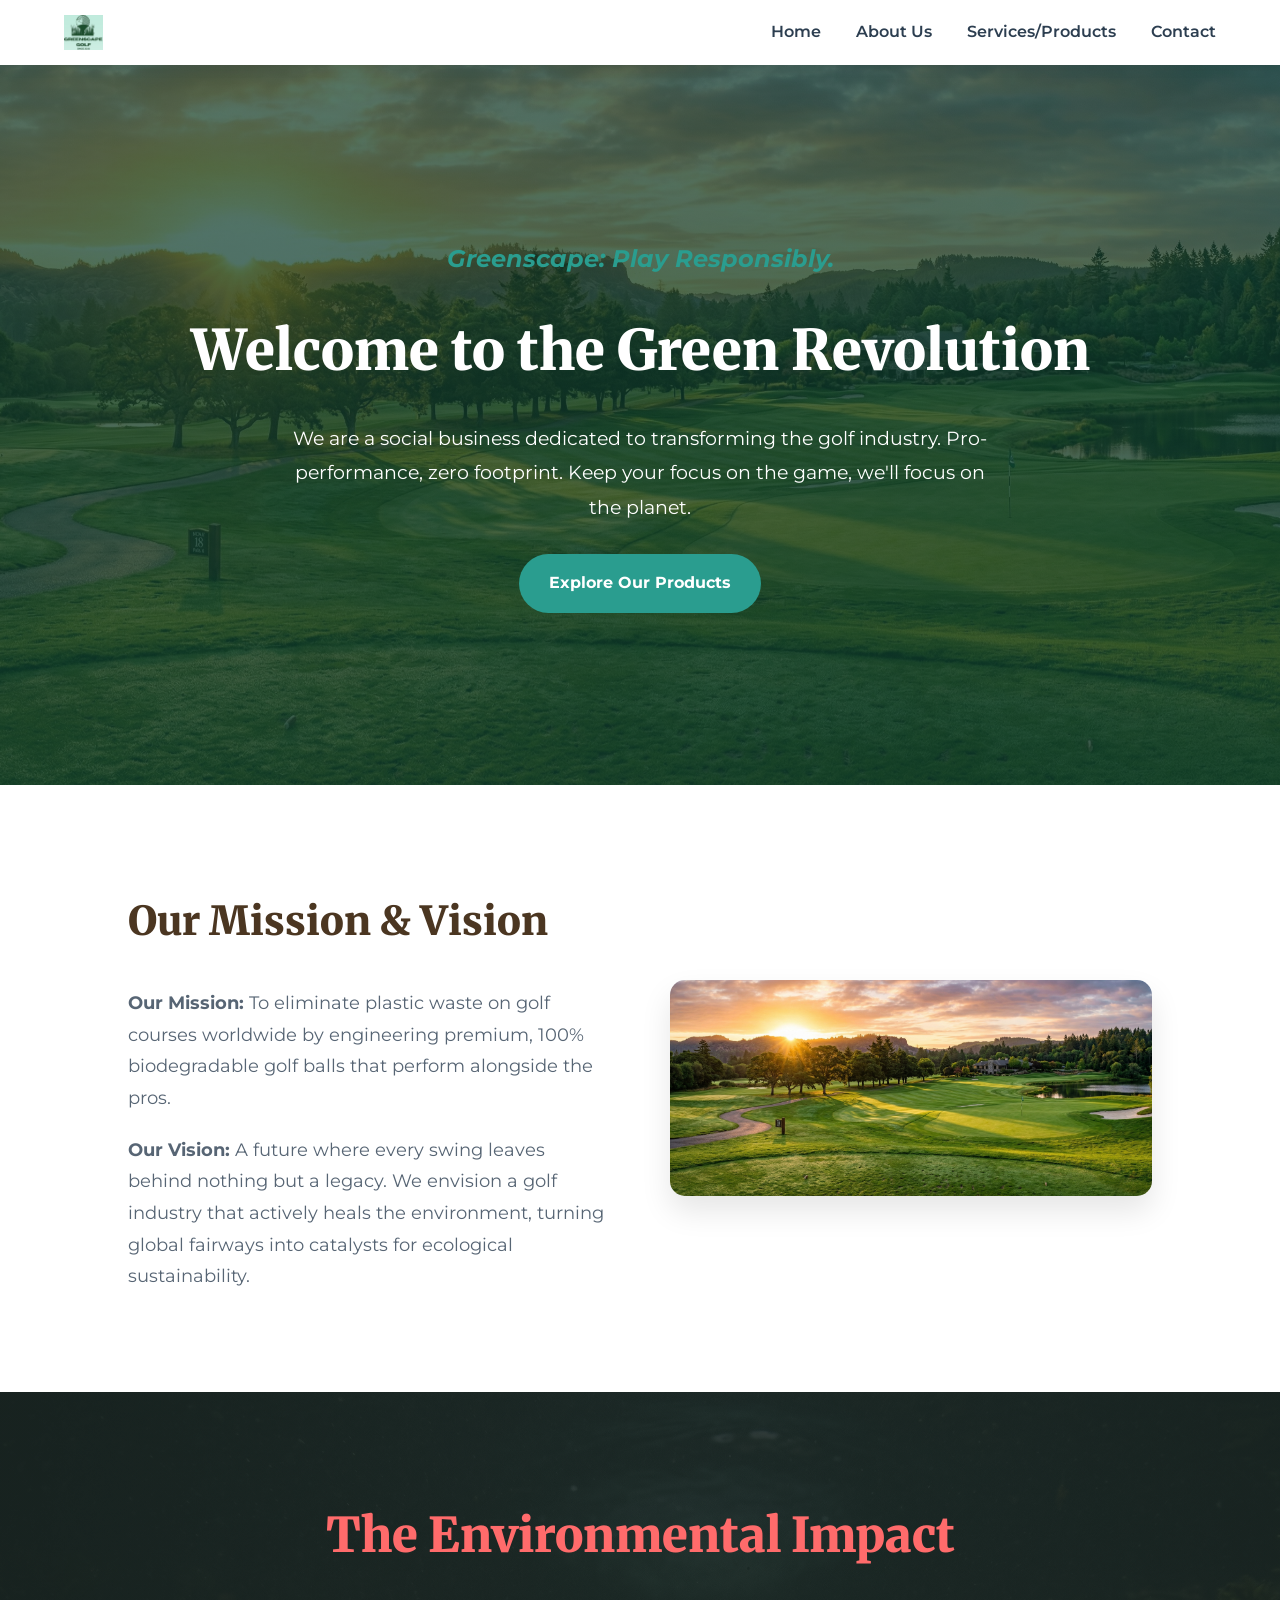
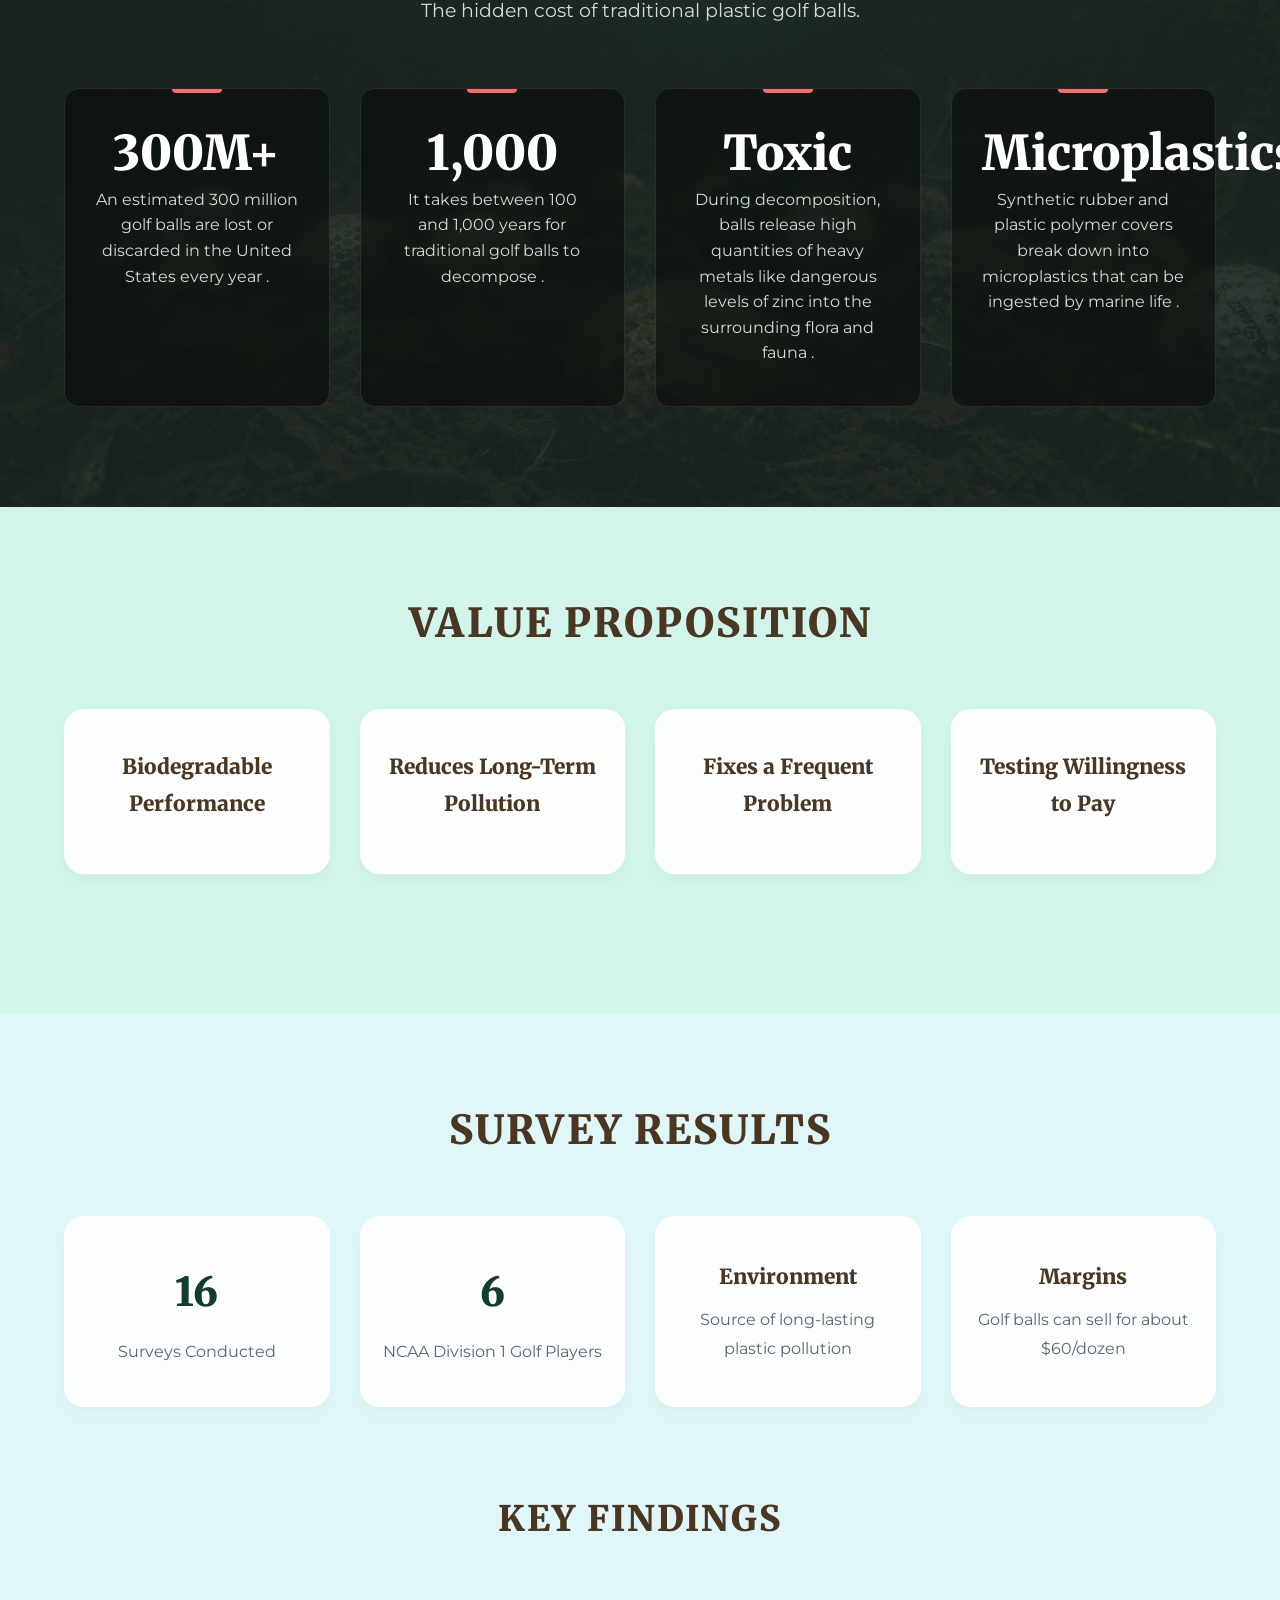
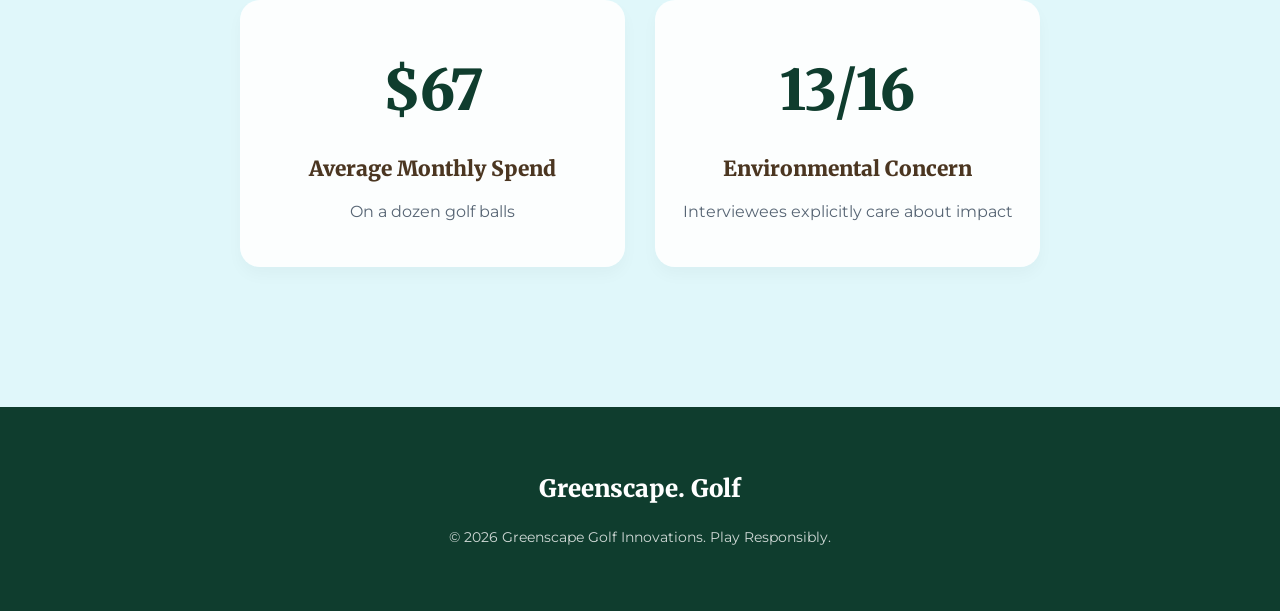
==== commit ea41ba1a: "Add environmental impact infographic section Added an environmental impact infographic section with " ====
--- a/index.html
+++ b/index.html
@@ -15,7 +15,27 @@
         .mission-vision { padding: 100px 10%; background-color: white; }
         .mission-vision h2 { margin-bottom: 30px; font-size: 2.5rem; color: #4B3621;}
         
-        /* --- INFOGRAPHICS / DATA SECTIONS --- */
+        /* --- ENVIRONMENTAL IMPACT INFOGRAPHIC --- */
+        .pollution-infographic {
+            background: linear-gradient(rgba(26, 37, 34, 0.9), rgba(26, 37, 34, 0.9)), url('Water_Ball.jpg') center/cover;
+            color: #FAF9F6;
+            padding: 100px 5%;
+            margin: 0;
+            position: relative;
+            overflow: hidden;
+            text-align: center;
+        }
+        .pollution-infographic h2 { color: #FF6B6B; font-size: 3rem; margin-bottom: 15px; }
+        .infographic-subtitle { color: #D3DCD7; font-size: 1.2rem; max-width: 600px; margin: 0 auto 60px auto; }
+        .stats-container { display: grid; grid-template-columns: repeat(auto-fit, minmax(250px, 1fr)); gap: 30px; max-width: 1200px; margin: 0 auto; }
+        .stat-box { background: rgba(0, 0, 0, 0.4); backdrop-filter: blur(5px); border: 1px solid rgba(255, 255, 255, 0.1); border-radius: 15px; padding: 40px 30px; position: relative; transition: transform 0.3s; }
+        .stat-box:hover { transform: translateY(-5px); }
+        .stat-box::before { content: ''; position: absolute; top: 0; left: 50%; transform: translateX(-50%); width: 50px; height: 4px; background-color: #FF6B6B; border-radius: 0 0 4px 4px; }
+        .stat-number { font-family: 'Merriweather', serif; font-size: 3rem; font-weight: 900; color: #FFFFFF; margin-bottom: 10px; line-height: 1; }
+        .stat-desc { font-size: 1rem; color: #D3DCD7; line-height: 1.6; }
+        .cite-text { font-size: 0.75rem; opacity: 0.7; }
+
+        /* --- DATA SECTIONS --- */
         .data-section { padding: 80px 5%; text-align: center; background-color: #D2F5EB; }
         .data-section.alt-bg { background-color: #E0F7FA; }
         .data-section h2 { color: #4B3621; font-size: 2.5rem; text-transform: uppercase; letter-spacing: 2px; margin-bottom: 50px; }
@@ -65,6 +85,33 @@
             </div>
             <div>
                 <img src="Golf_Course.jpg" alt="Pristine green golf course" class="rounded-image">
+            </div>
+        </div>
+    </div>
+
+    <div class="pollution-infographic">
+        <h2>The Environmental Impact</h2>
+        <p class="infographic-subtitle">The hidden cost of traditional plastic golf balls.</p>
+        
+        <div class="stats-container">
+            <div class="stat-box">
+                <div class="stat-number">300M+</div>
+                <div class="stat-desc">An estimated 300 million golf balls are lost or discarded in the United States every year <span class="cite-text"></span>.</div>
+            </div>
+            
+            <div class="stat-box">
+                <div class="stat-number">1,000</div>
+                <div class="stat-desc">It takes between 100 and 1,000 years for traditional golf balls to decompose <span class="cite-text"></span>.</div>
+            </div>
+
+            <div class="stat-box">
+                <div class="stat-number">Toxic</div>
+                <div class="stat-desc">During decomposition, balls release high quantities of heavy metals like dangerous levels of zinc into the surrounding flora and fauna <span class="cite-text"></span>.</div>
+            </div>
+            
+            <div class="stat-box">
+                <div class="stat-number">Microplastics</div>
+                <div class="stat-desc">Synthetic rubber and plastic polymer covers break down into microplastics that can be ingested by marine life <span class="cite-text"></span>.</div>
             </div>
         </div>
     </div>
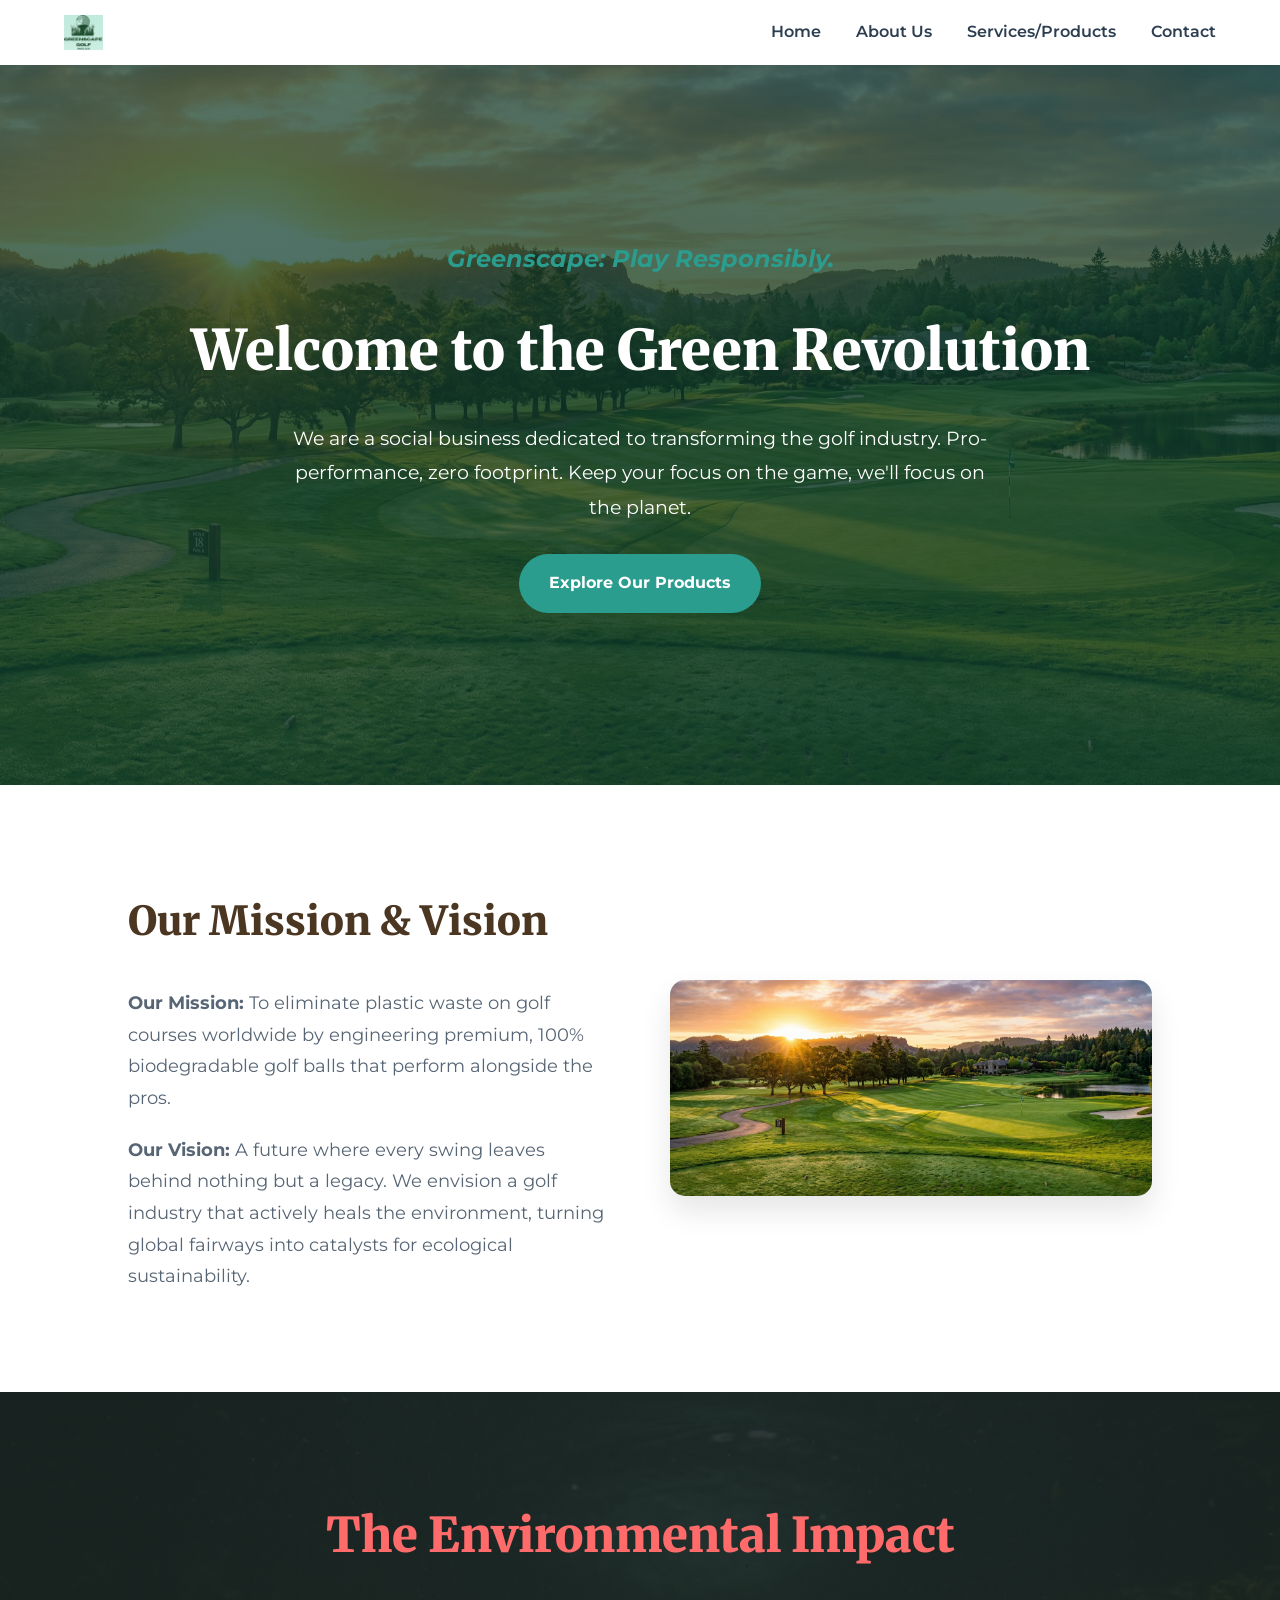
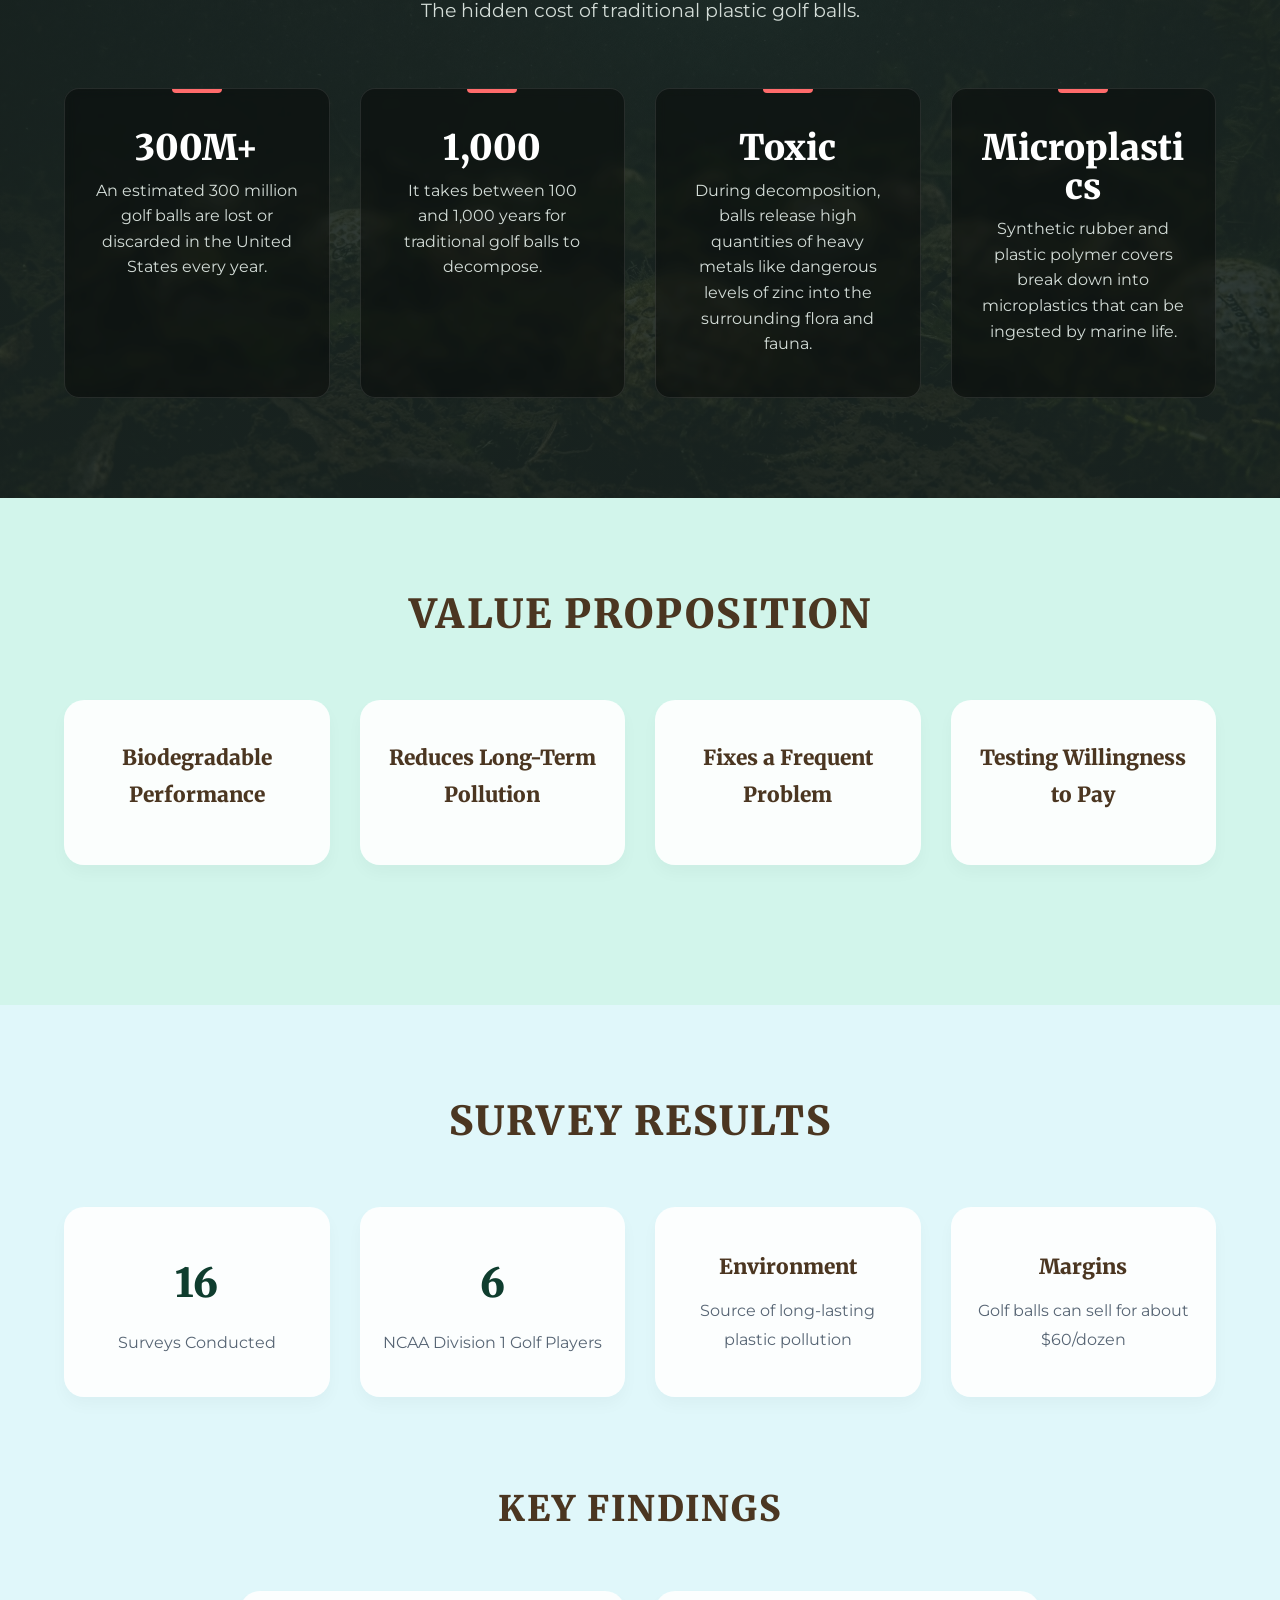
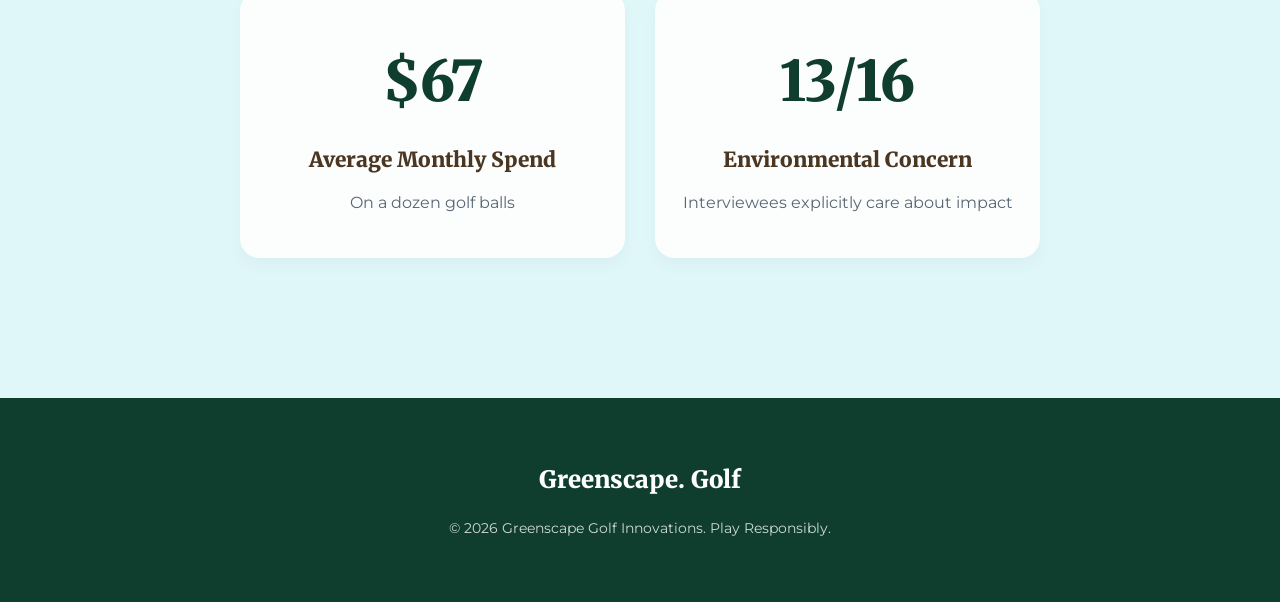
==== commit 78ac8fcb: "Fix font size and update stat descriptions Adjusted font size and overflow handling for better displ" ====
--- a/index.html
+++ b/index.html
@@ -31,7 +31,18 @@
         .stat-box { background: rgba(0, 0, 0, 0.4); backdrop-filter: blur(5px); border: 1px solid rgba(255, 255, 255, 0.1); border-radius: 15px; padding: 40px 30px; position: relative; transition: transform 0.3s; }
         .stat-box:hover { transform: translateY(-5px); }
         .stat-box::before { content: ''; position: absolute; top: 0; left: 50%; transform: translateX(-50%); width: 50px; height: 4px; background-color: #FF6B6B; border-radius: 0 0 4px 4px; }
-        .stat-number { font-family: 'Merriweather', serif; font-size: 3rem; font-weight: 900; color: #FFFFFF; margin-bottom: 10px; line-height: 1; }
+        
+        /* --- FIXED: Font size and overflow handling for long words like Microplastics --- */
+        .stat-number { 
+            font-family: 'Merriweather', serif; 
+            font-size: 2.2rem; /* Reduced from 3rem to ensure 'Microplastics' fits */
+            font-weight: 900; 
+            color: #FFFFFF; 
+            margin-bottom: 10px; 
+            line-height: 1.1; 
+            overflow-wrap: break-word; /* Prevents overflow if it still hits the edge */
+        }
+        
         .stat-desc { font-size: 1rem; color: #D3DCD7; line-height: 1.6; }
         .cite-text { font-size: 0.75rem; opacity: 0.7; }
 
@@ -96,22 +107,22 @@
         <div class="stats-container">
             <div class="stat-box">
                 <div class="stat-number">300M+</div>
-                <div class="stat-desc">An estimated 300 million golf balls are lost or discarded in the United States every year <span class="cite-text"></span>.</div>
+                <div class="stat-desc">An estimated 300 million golf balls are lost or discarded in the United States every year.</div>
             </div>
             
             <div class="stat-box">
                 <div class="stat-number">1,000</div>
-                <div class="stat-desc">It takes between 100 and 1,000 years for traditional golf balls to decompose <span class="cite-text"></span>.</div>
+                <div class="stat-desc">It takes between 100 and 1,000 years for traditional golf balls to decompose.</div>
             </div>
 
             <div class="stat-box">
                 <div class="stat-number">Toxic</div>
-                <div class="stat-desc">During decomposition, balls release high quantities of heavy metals like dangerous levels of zinc into the surrounding flora and fauna <span class="cite-text"></span>.</div>
+                <div class="stat-desc">During decomposition, balls release high quantities of heavy metals like dangerous levels of zinc into the surrounding flora and fauna.</div>
             </div>
             
             <div class="stat-box">
                 <div class="stat-number">Microplastics</div>
-                <div class="stat-desc">Synthetic rubber and plastic polymer covers break down into microplastics that can be ingested by marine life <span class="cite-text"></span>.</div>
+                <div class="stat-desc">Synthetic rubber and plastic polymer covers break down into microplastics that can be ingested by marine life.</div>
             </div>
         </div>
     </div>
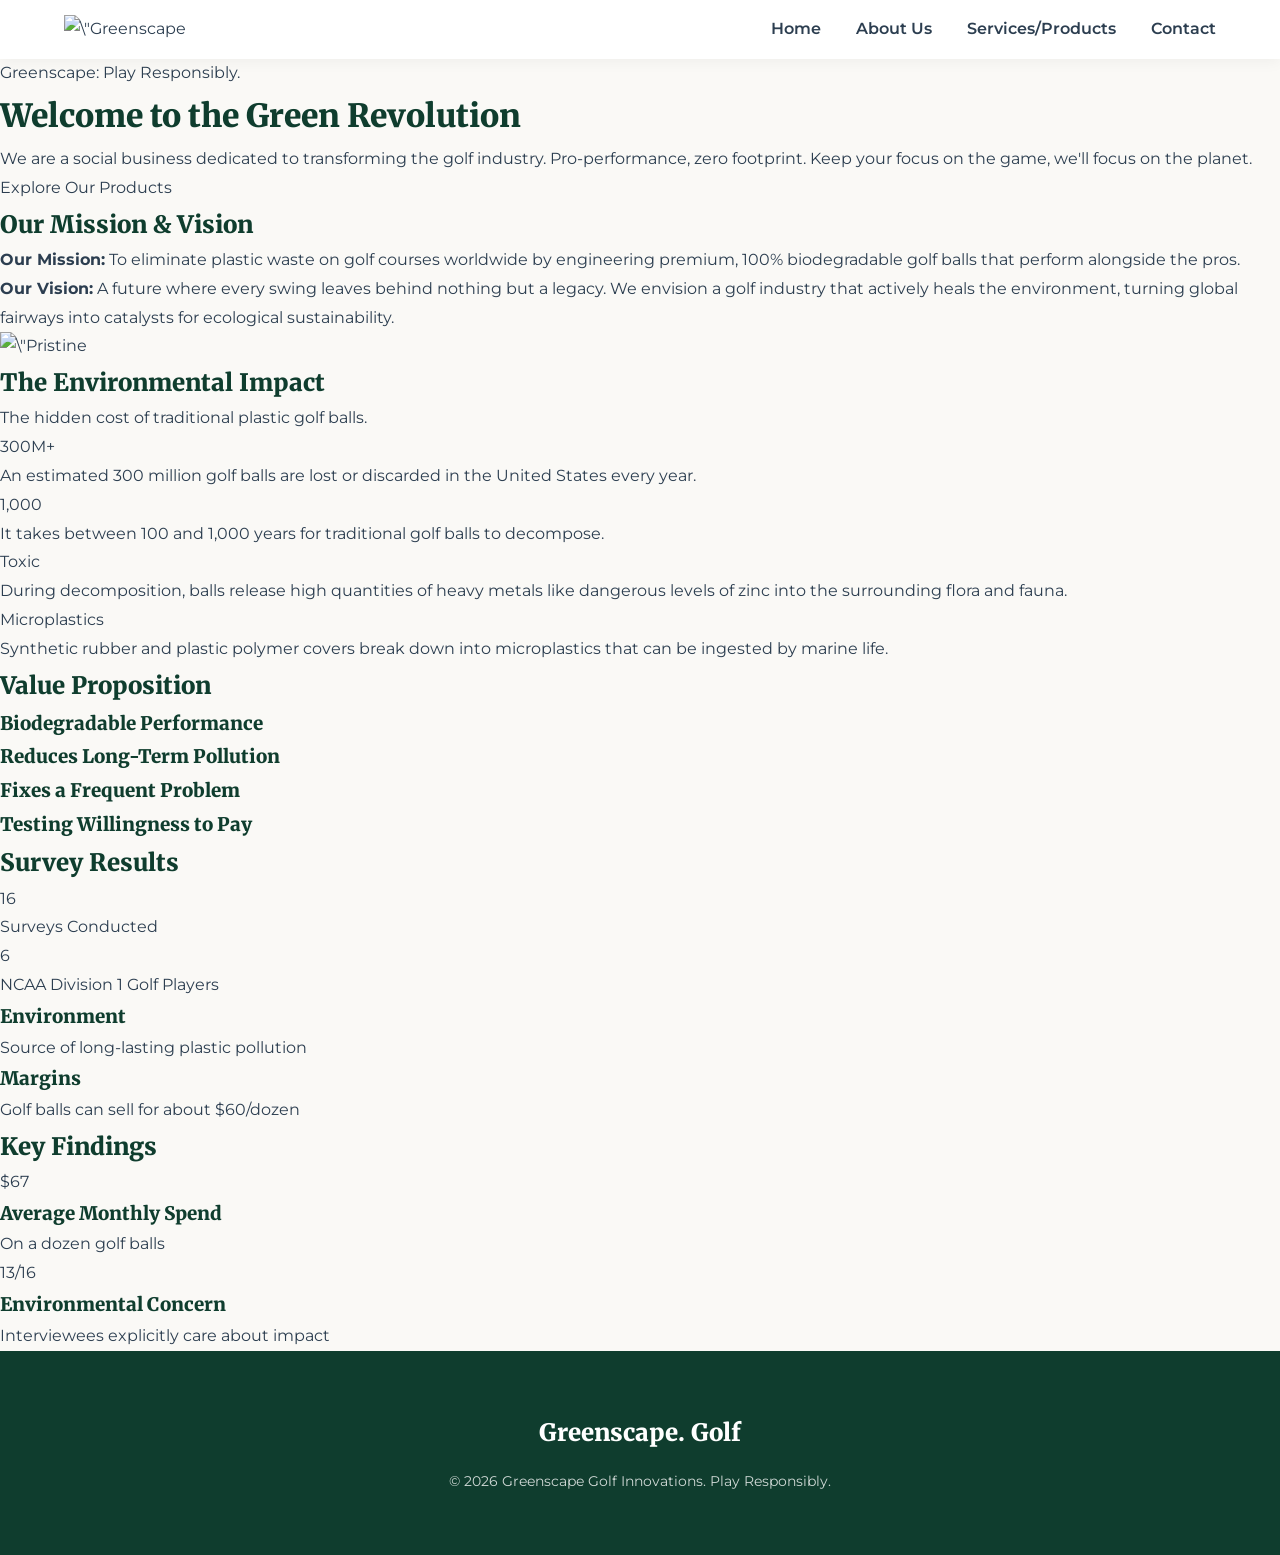
==== commit c1b4600d: "Fix font size and overflow handling in index.html Adjusted font size for better readability and ensu" ====
--- a/index.html
+++ b/index.html
@@ -32,15 +32,15 @@
         .stat-box:hover { transform: translateY(-5px); }
         .stat-box::before { content: ''; position: absolute; top: 0; left: 50%; transform: translateX(-50%); width: 50px; height: 4px; background-color: #FF6B6B; border-radius: 0 0 4px 4px; }
         
-        /* --- FIXED: Font size and overflow handling for long words like Microplastics --- */
+        /* --- FIXED: Single line forced for 'Microplastics' --- */
         .stat-number { 
             font-family: 'Merriweather', serif; 
-            font-size: 2.2rem; /* Reduced from 3rem to ensure 'Microplastics' fits */
+            font-size: 1.9rem; /* Further reduced size */
             font-weight: 900; 
             color: #FFFFFF; 
             margin-bottom: 10px; 
             line-height: 1.1; 
-            overflow-wrap: break-word; /* Prevents overflow if it still hits the edge */
+            white-space: nowrap; /* Forces text to stay on a single line */
         }
         
         .stat-desc { font-size: 1rem; color: #D3DCD7; line-height: 1.6; }
@@ -61,120 +61,120 @@
 </head>
 <body>
     <header>
-        <div class="logo">
-            <img src="Logo.jpg" alt="Greenscape Golf Official Logo">
+        <div class=\"logo\">
+            <img src=\"Logo.jpg\" alt=\"Greenscape Golf Official Logo\">
         </div>
         <nav>
             <ul>
-                <li><a href="index.html">Home</a></li>
-                <li><a href="about.html">About Us</a></li>
-                <li><a href="services.html">Services/Products</a></li>
-                <li><a href="contact.html">Contact</a></li>
+                <li><a href=\"index.html\">Home</a></li>
+                <li><a href=\"about.html\">About Us</a></li>
+                <li><a href=\"services.html\">Services/Products</a></li>
+                <li><a href=\"contact.html\">Contact</a></li>
             </ul>
         </nav>
     </header>
 
-    <div class="hero">
+    <div class=\"hero\">
         <div>
-            <span class="hero-catchphrase">Greenscape: Play Responsibly.</span>
+            <span class=\"hero-catchphrase\">Greenscape: Play Responsibly.</span>
             <h1>Welcome to the Green Revolution</h1>
             <p>We are a social business dedicated to transforming the golf industry. Pro-performance, zero footprint. Keep your focus on the game, we'll focus on the planet.</p>
-            <a href="services.html" class="btn">Explore Our Products</a>
+            <a href=\"services.html\" class=\"btn\">Explore Our Products</a>
         </div>
     </div>
 
-    <div class="mission-vision">
-        <div class="grid-2">
+    <div class=\"mission-vision\">
+        <div class=\"grid-2\">
             <div>
                 <h2>Our Mission & Vision</h2>
-                <p style="font-size: 1.1rem; color: var(--text-muted); margin-bottom: 20px;">
+                <p style=\"font-size: 1.1rem; color: var(--text-muted); margin-bottom: 20px;\">
                     <strong>Our Mission:</strong> To eliminate plastic waste on golf courses worldwide by engineering premium, 100% biodegradable golf balls that perform alongside the pros.
                 </p>
-                <p style="font-size: 1.1rem; color: var(--text-muted);">
+                <p style=\"font-size: 1.1rem; color: var(--text-muted);\">
                     <strong>Our Vision:</strong> A future where every swing leaves behind nothing but a legacy. We envision a golf industry that actively heals the environment, turning global fairways into catalysts for ecological sustainability.
                 </p>
             </div>
             <div>
-                <img src="Golf_Course.jpg" alt="Pristine green golf course" class="rounded-image">
+                <img src=\"Golf_Course.jpg\" alt=\"Pristine green golf course\" class=\"rounded-image\">
             </div>
         </div>
     </div>
 
-    <div class="pollution-infographic">
+    <div class=\"pollution-infographic\">
         <h2>The Environmental Impact</h2>
-        <p class="infographic-subtitle">The hidden cost of traditional plastic golf balls.</p>
+        <p class=\"infographic-subtitle\">The hidden cost of traditional plastic golf balls.</p>
         
-        <div class="stats-container">
-            <div class="stat-box">
-                <div class="stat-number">300M+</div>
-                <div class="stat-desc">An estimated 300 million golf balls are lost or discarded in the United States every year.</div>
+        <div class=\"stats-container\">
+            <div class=\"stat-box\">
+                <div class=\"stat-number\">300M+</div>
+                <div class=\"stat-desc\">An estimated 300 million golf balls are lost or discarded in the United States every year.</div>
             </div>
             
-            <div class="stat-box">
-                <div class="stat-number">1,000</div>
-                <div class="stat-desc">It takes between 100 and 1,000 years for traditional golf balls to decompose.</div>
+            <div class=\"stat-box\">
+                <div class=\"stat-number\">1,000</div>
+                <div class=\"stat-desc\">It takes between 100 and 1,000 years for traditional golf balls to decompose.</div>
             </div>
 
-            <div class="stat-box">
-                <div class="stat-number">Toxic</div>
-                <div class="stat-desc">During decomposition, balls release high quantities of heavy metals like dangerous levels of zinc into the surrounding flora and fauna.</div>
+            <div class=\"stat-box\">
+                <div class=\"stat-number\">Toxic</div>
+                <div class=\"stat-desc\">During decomposition, balls release high quantities of heavy metals like dangerous levels of zinc into the surrounding flora and fauna.</div>
             </div>
             
-            <div class="stat-box">
-                <div class="stat-number">Microplastics</div>
-                <div class="stat-desc">Synthetic rubber and plastic polymer covers break down into microplastics that can be ingested by marine life.</div>
+            <div class=\"stat-box\">
+                <div class=\"stat-number\">Microplastics</div>
+                <div class=\"stat-desc\">Synthetic rubber and plastic polymer covers break down into microplastics that can be ingested by marine life.</div>
             </div>
         </div>
     </div>
 
-    <div class="data-section">
+    <div class=\"data-section\">
         <h2>Value Proposition</h2>
-        <div class="info-grid">
-            <div class="info-card">
+        <div class=\"info-grid\">
+            <div class=\"info-card\">
                 <h3>Biodegradable Performance</h3>
             </div>
-            <div class="info-card">
+            <div class=\"info-card\">
                 <h3>Reduces Long-Term Pollution</h3>
             </div>
-            <div class="info-card">
+            <div class=\"info-card\">
                 <h3>Fixes a Frequent Problem</h3>
             </div>
-            <div class="info-card">
+            <div class=\"info-card\">
                 <h3>Testing Willingness to Pay</h3>
             </div>
         </div>
     </div>
 
-    <div class="data-section alt-bg">
+    <div class=\"data-section alt-bg\">
         <h2>Survey Results</h2>
-        <div class="info-grid">
-            <div class="info-card">
-                <div class="stat">16</div>
+        <div class=\"info-grid\">
+            <div class=\"info-card\">
+                <div class=\"stat\">16</div>
                 <p>Surveys Conducted</p>
             </div>
-            <div class="info-card">
-                <div class="stat">6</div>
+            <div class=\"info-card\">
+                <div class=\"stat\">6</div>
                 <p>NCAA Division 1 Golf Players</p>
             </div>
-            <div class="info-card">
+            <div class=\"info-card\">
                 <h3>Environment</h3>
                 <p>Source of long-lasting plastic pollution</p>
             </div>
-            <div class="info-card">
+            <div class=\"info-card\">
                 <h3>Margins</h3>
                 <p>Golf balls can sell for about $60/dozen</p>
             </div>
         </div>
 
-        <h2 style="margin-top: 80px; font-size: 2.2rem;">Key Findings</h2>
-        <div class="info-grid" style="max-width: 800px;">
-            <div class="info-card">
-                <div class="stat" style="font-size: 3.5rem;">$67</div>
+        <h2 style=\"margin-top: 80px; font-size: 2.2rem;\">Key Findings</h2>
+        <div class=\"info-grid\" style=\"max-width: 800px;\">
+            <div class=\"info-card\">
+                <div class=\"stat\" style=\"font-size: 3.5rem;\">$67</div>
                 <h3>Average Monthly Spend</h3>
                 <p>On a dozen golf balls</p>
             </div>
-            <div class="info-card">
-                <div class="stat" style="font-size: 3.5rem;">13/16</div>
+            <div class=\"info-card\">
+                <div class=\"stat\" style=\"font-size: 3.5rem;\">13/16</div>
                 <h3>Environmental Concern</h3>
                 <p>Interviewees explicitly care about impact</p>
             </div>
@@ -182,7 +182,7 @@
     </div>
 
     <footer>
-        <h2>Greenscape<span class="logo-accent">.</span> Golf</h2>
+        <h2>Greenscape<span class=\"logo-accent\">.</span> Golf</h2>
         <p>&copy; 2026 Greenscape Golf Innovations. Play Responsibly.</p>
     </footer>
 </body>
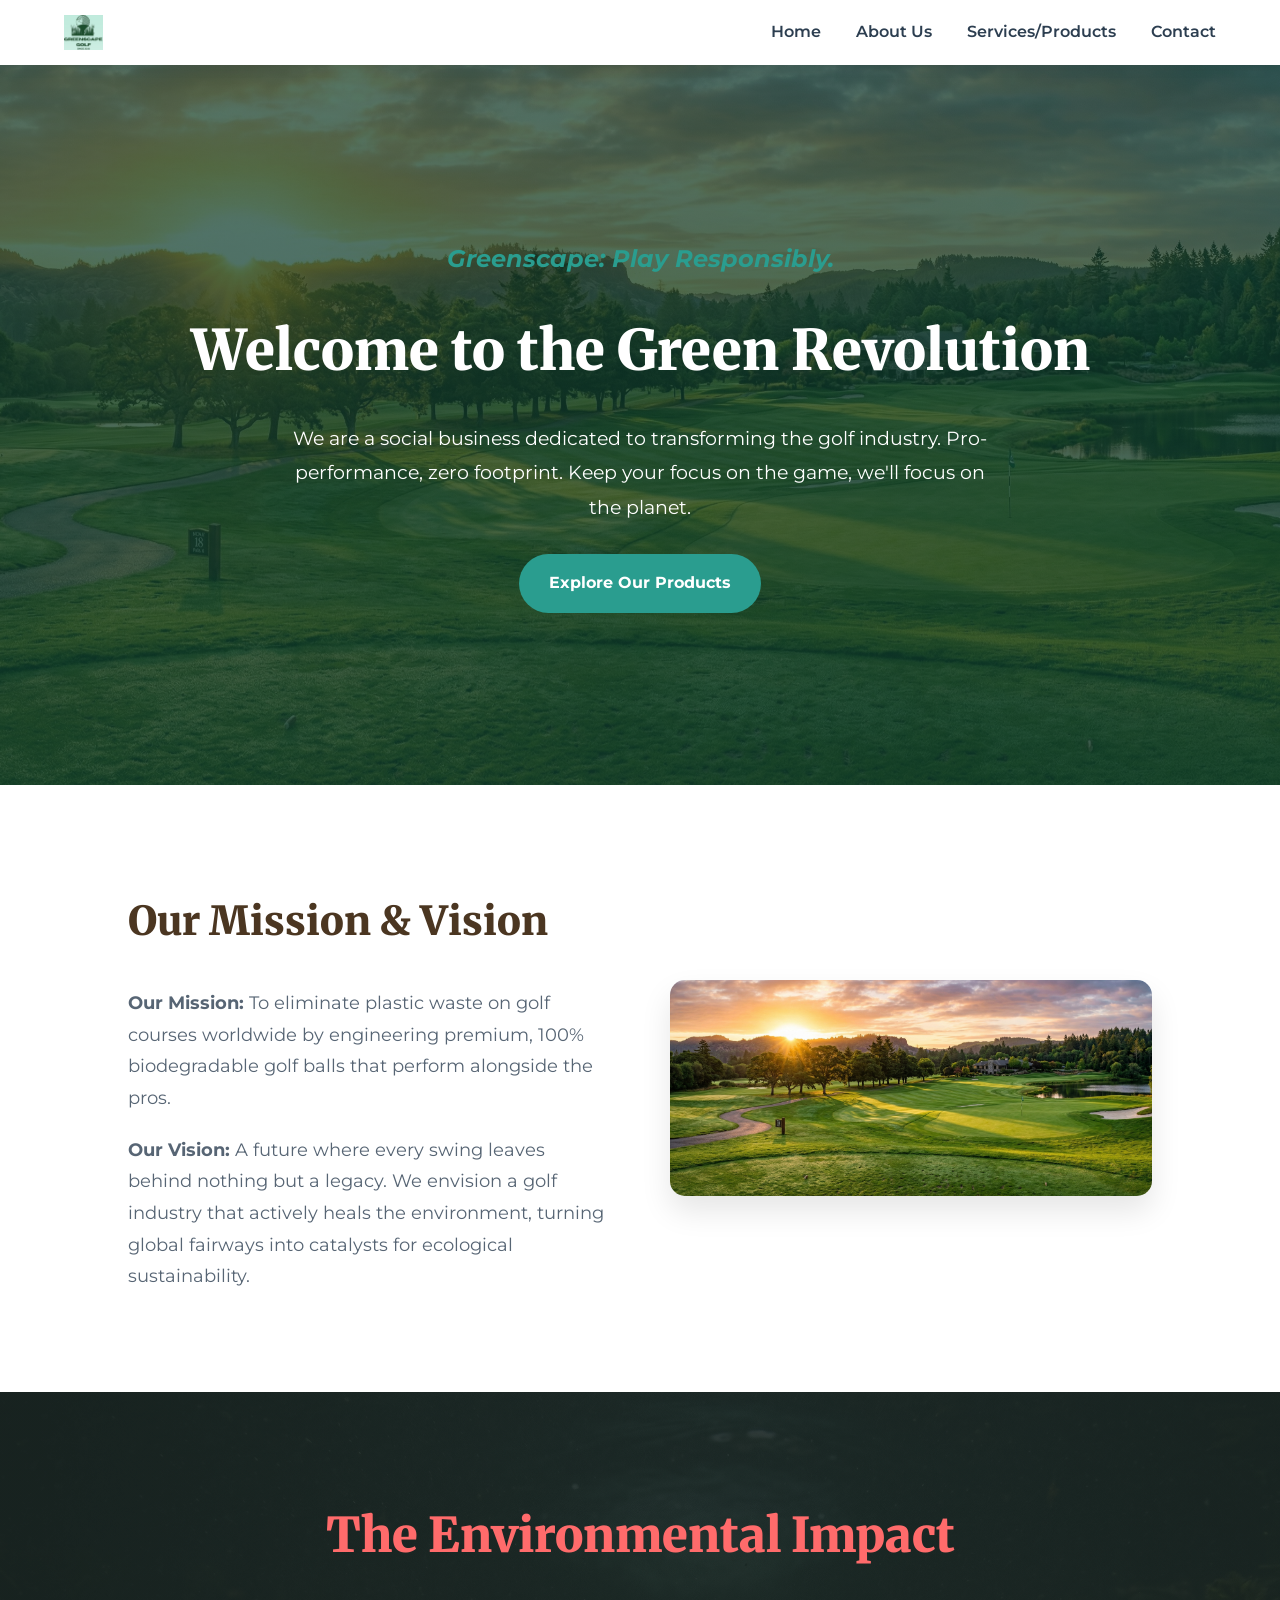
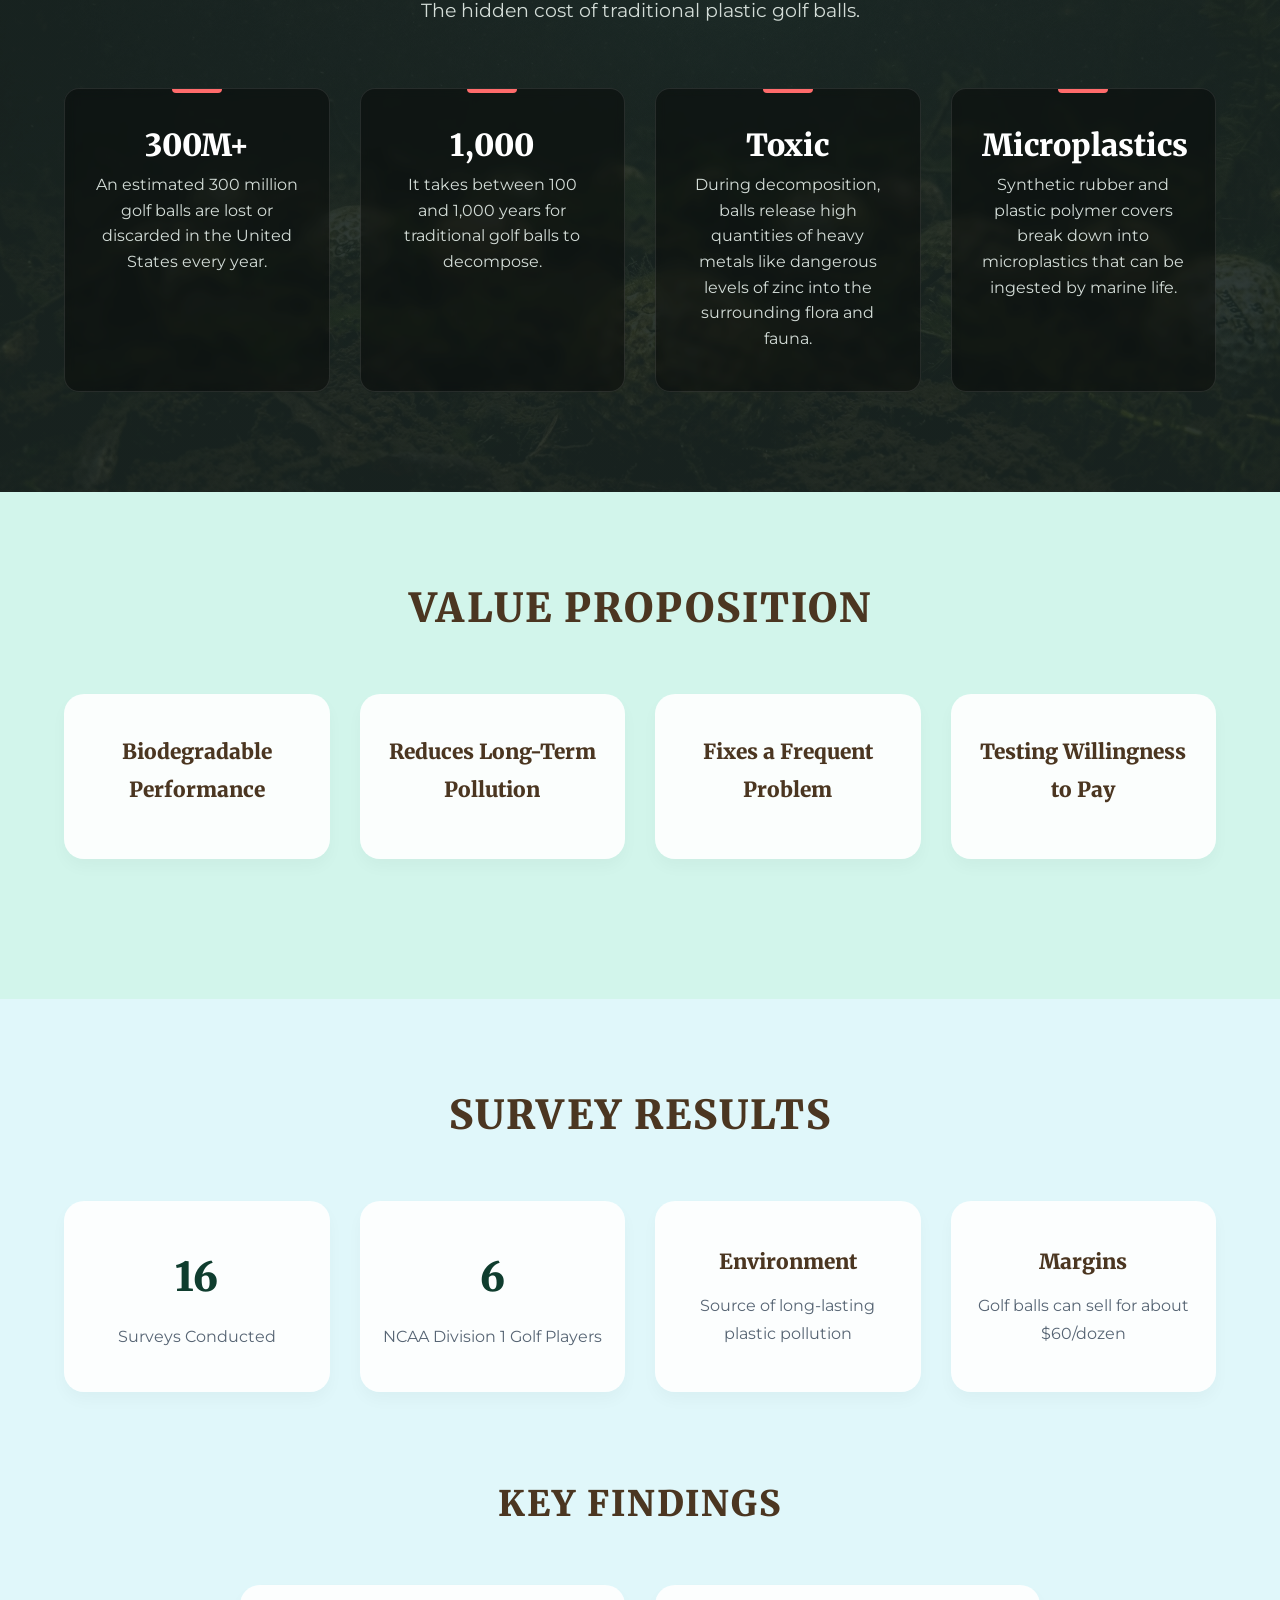
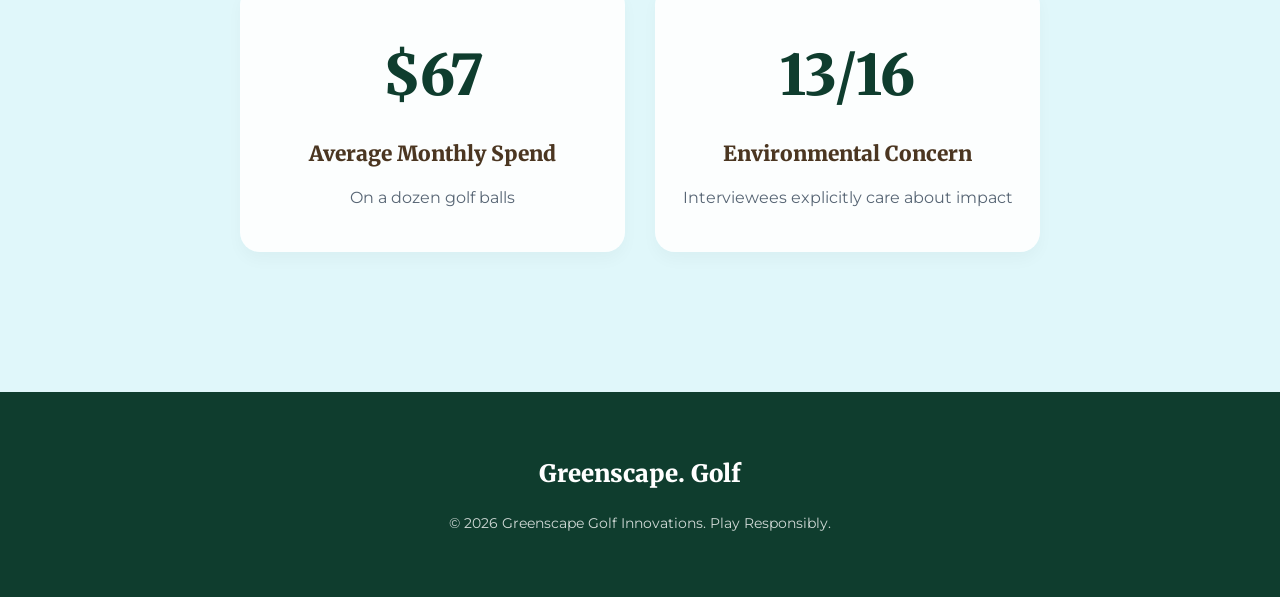
==== commit c6d32936: "Refactor HTML structure and improve comments" ====
--- a/index.html
+++ b/index.html
@@ -32,15 +32,15 @@
         .stat-box:hover { transform: translateY(-5px); }
         .stat-box::before { content: ''; position: absolute; top: 0; left: 50%; transform: translateX(-50%); width: 50px; height: 4px; background-color: #FF6B6B; border-radius: 0 0 4px 4px; }
         
-        /* --- FIXED: Single line forced for 'Microplastics' --- */
+        /* --- Forced single line for 'Microplastics' --- */
         .stat-number { 
             font-family: 'Merriweather', serif; 
-            font-size: 1.9rem; /* Further reduced size */
+            font-size: 1.9rem; 
             font-weight: 900; 
             color: #FFFFFF; 
             margin-bottom: 10px; 
             line-height: 1.1; 
-            white-space: nowrap; /* Forces text to stay on a single line */
+            white-space: nowrap; 
         }
         
         .stat-desc { font-size: 1rem; color: #D3DCD7; line-height: 1.6; }
@@ -61,120 +61,120 @@
 </head>
 <body>
     <header>
-        <div class=\"logo\">
-            <img src=\"Logo.jpg\" alt=\"Greenscape Golf Official Logo\">
+        <div class="logo">
+            <img src="Logo.jpg" alt="Greenscape Golf Official Logo">
         </div>
         <nav>
             <ul>
-                <li><a href=\"index.html\">Home</a></li>
-                <li><a href=\"about.html\">About Us</a></li>
-                <li><a href=\"services.html\">Services/Products</a></li>
-                <li><a href=\"contact.html\">Contact</a></li>
+                <li><a href="index.html">Home</a></li>
+                <li><a href="about.html">About Us</a></li>
+                <li><a href="services.html">Services/Products</a></li>
+                <li><a href="contact.html">Contact</a></li>
             </ul>
         </nav>
     </header>
 
-    <div class=\"hero\">
+    <div class="hero">
         <div>
-            <span class=\"hero-catchphrase\">Greenscape: Play Responsibly.</span>
+            <span class="hero-catchphrase">Greenscape: Play Responsibly.</span>
             <h1>Welcome to the Green Revolution</h1>
             <p>We are a social business dedicated to transforming the golf industry. Pro-performance, zero footprint. Keep your focus on the game, we'll focus on the planet.</p>
-            <a href=\"services.html\" class=\"btn\">Explore Our Products</a>
+            <a href="services.html" class="btn">Explore Our Products</a>
         </div>
     </div>
 
-    <div class=\"mission-vision\">
-        <div class=\"grid-2\">
+    <div class="mission-vision">
+        <div class="grid-2">
             <div>
                 <h2>Our Mission & Vision</h2>
-                <p style=\"font-size: 1.1rem; color: var(--text-muted); margin-bottom: 20px;\">
+                <p style="font-size: 1.1rem; color: var(--text-muted); margin-bottom: 20px;">
                     <strong>Our Mission:</strong> To eliminate plastic waste on golf courses worldwide by engineering premium, 100% biodegradable golf balls that perform alongside the pros.
                 </p>
-                <p style=\"font-size: 1.1rem; color: var(--text-muted);\">
+                <p style="font-size: 1.1rem; color: var(--text-muted);">
                     <strong>Our Vision:</strong> A future where every swing leaves behind nothing but a legacy. We envision a golf industry that actively heals the environment, turning global fairways into catalysts for ecological sustainability.
                 </p>
             </div>
             <div>
-                <img src=\"Golf_Course.jpg\" alt=\"Pristine green golf course\" class=\"rounded-image\">
+                <img src="Golf_Course.jpg" alt="Pristine green golf course" class="rounded-image">
             </div>
         </div>
     </div>
 
-    <div class=\"pollution-infographic\">
+    <div class="pollution-infographic">
         <h2>The Environmental Impact</h2>
-        <p class=\"infographic-subtitle\">The hidden cost of traditional plastic golf balls.</p>
+        <p class="infographic-subtitle">The hidden cost of traditional plastic golf balls.</p>
         
-        <div class=\"stats-container\">
-            <div class=\"stat-box\">
-                <div class=\"stat-number\">300M+</div>
-                <div class=\"stat-desc\">An estimated 300 million golf balls are lost or discarded in the United States every year.</div>
+        <div class="stats-container">
+            <div class="stat-box">
+                <div class="stat-number">300M+</div>
+                <div class="stat-desc">An estimated 300 million golf balls are lost or discarded in the United States every year.</div>
             </div>
             
-            <div class=\"stat-box\">
-                <div class=\"stat-number\">1,000</div>
-                <div class=\"stat-desc\">It takes between 100 and 1,000 years for traditional golf balls to decompose.</div>
+            <div class="stat-box">
+                <div class="stat-number">1,000</div>
+                <div class="stat-desc">It takes between 100 and 1,000 years for traditional golf balls to decompose.</div>
             </div>
 
-            <div class=\"stat-box\">
-                <div class=\"stat-number\">Toxic</div>
-                <div class=\"stat-desc\">During decomposition, balls release high quantities of heavy metals like dangerous levels of zinc into the surrounding flora and fauna.</div>
+            <div class="stat-box">
+                <div class="stat-number">Toxic</div>
+                <div class="stat-desc">During decomposition, balls release high quantities of heavy metals like dangerous levels of zinc into the surrounding flora and fauna.</div>
             </div>
             
-            <div class=\"stat-box\">
-                <div class=\"stat-number\">Microplastics</div>
-                <div class=\"stat-desc\">Synthetic rubber and plastic polymer covers break down into microplastics that can be ingested by marine life.</div>
+            <div class="stat-box">
+                <div class="stat-number">Microplastics</div>
+                <div class="stat-desc">Synthetic rubber and plastic polymer covers break down into microplastics that can be ingested by marine life.</div>
             </div>
         </div>
     </div>
 
-    <div class=\"data-section\">
+    <div class="data-section">
         <h2>Value Proposition</h2>
-        <div class=\"info-grid\">
-            <div class=\"info-card\">
+        <div class="info-grid">
+            <div class="info-card">
                 <h3>Biodegradable Performance</h3>
             </div>
-            <div class=\"info-card\">
+            <div class="info-card">
                 <h3>Reduces Long-Term Pollution</h3>
             </div>
-            <div class=\"info-card\">
+            <div class="info-card">
                 <h3>Fixes a Frequent Problem</h3>
             </div>
-            <div class=\"info-card\">
+            <div class="info-card">
                 <h3>Testing Willingness to Pay</h3>
             </div>
         </div>
     </div>
 
-    <div class=\"data-section alt-bg\">
+    <div class="data-section alt-bg">
         <h2>Survey Results</h2>
-        <div class=\"info-grid\">
-            <div class=\"info-card\">
-                <div class=\"stat\">16</div>
+        <div class="info-grid">
+            <div class="info-card">
+                <div class="stat">16</div>
                 <p>Surveys Conducted</p>
             </div>
-            <div class=\"info-card\">
-                <div class=\"stat\">6</div>
+            <div class="info-card">
+                <div class="stat">6</div>
                 <p>NCAA Division 1 Golf Players</p>
             </div>
-            <div class=\"info-card\">
+            <div class="info-card">
                 <h3>Environment</h3>
                 <p>Source of long-lasting plastic pollution</p>
             </div>
-            <div class=\"info-card\">
+            <div class="info-card">
                 <h3>Margins</h3>
                 <p>Golf balls can sell for about $60/dozen</p>
             </div>
         </div>
 
-        <h2 style=\"margin-top: 80px; font-size: 2.2rem;\">Key Findings</h2>
-        <div class=\"info-grid\" style=\"max-width: 800px;\">
-            <div class=\"info-card\">
-                <div class=\"stat\" style=\"font-size: 3.5rem;\">$67</div>
+        <h2 style="margin-top: 80px; font-size: 2.2rem;">Key Findings</h2>
+        <div class="info-grid" style="max-width: 800px;">
+            <div class="info-card">
+                <div class="stat" style="font-size: 3.5rem;">$67</div>
                 <h3>Average Monthly Spend</h3>
                 <p>On a dozen golf balls</p>
             </div>
-            <div class=\"info-card\">
-                <div class=\"stat\" style=\"font-size: 3.5rem;\">13/16</div>
+            <div class="info-card">
+                <div class="stat" style="font-size: 3.5rem;">13/16</div>
                 <h3>Environmental Concern</h3>
                 <p>Interviewees explicitly care about impact</p>
             </div>
@@ -182,7 +182,7 @@
     </div>
 
     <footer>
-        <h2>Greenscape<span class=\"logo-accent\">.</span> Golf</h2>
+        <h2>Greenscape<span class="logo-accent">.</span> Golf</h2>
         <p>&copy; 2026 Greenscape Golf Innovations. Play Responsibly.</p>
     </footer>
 </body>
